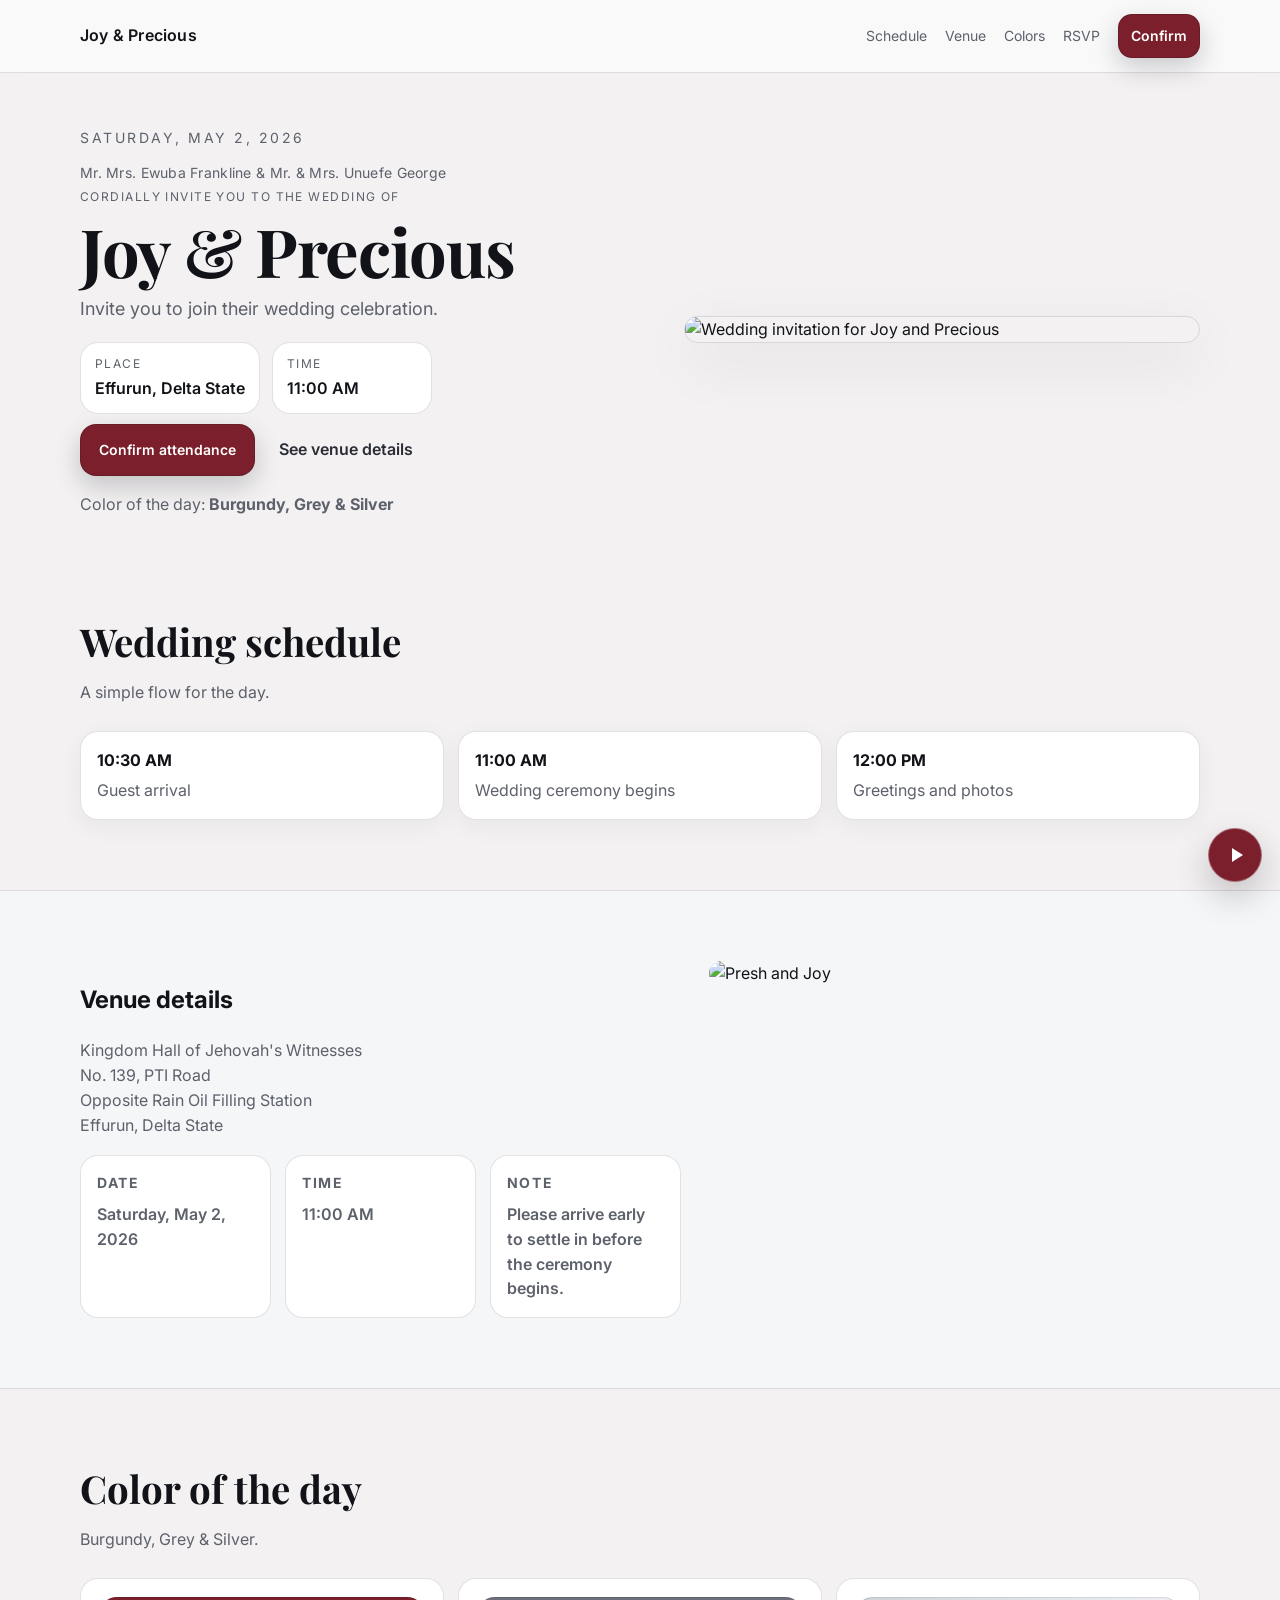
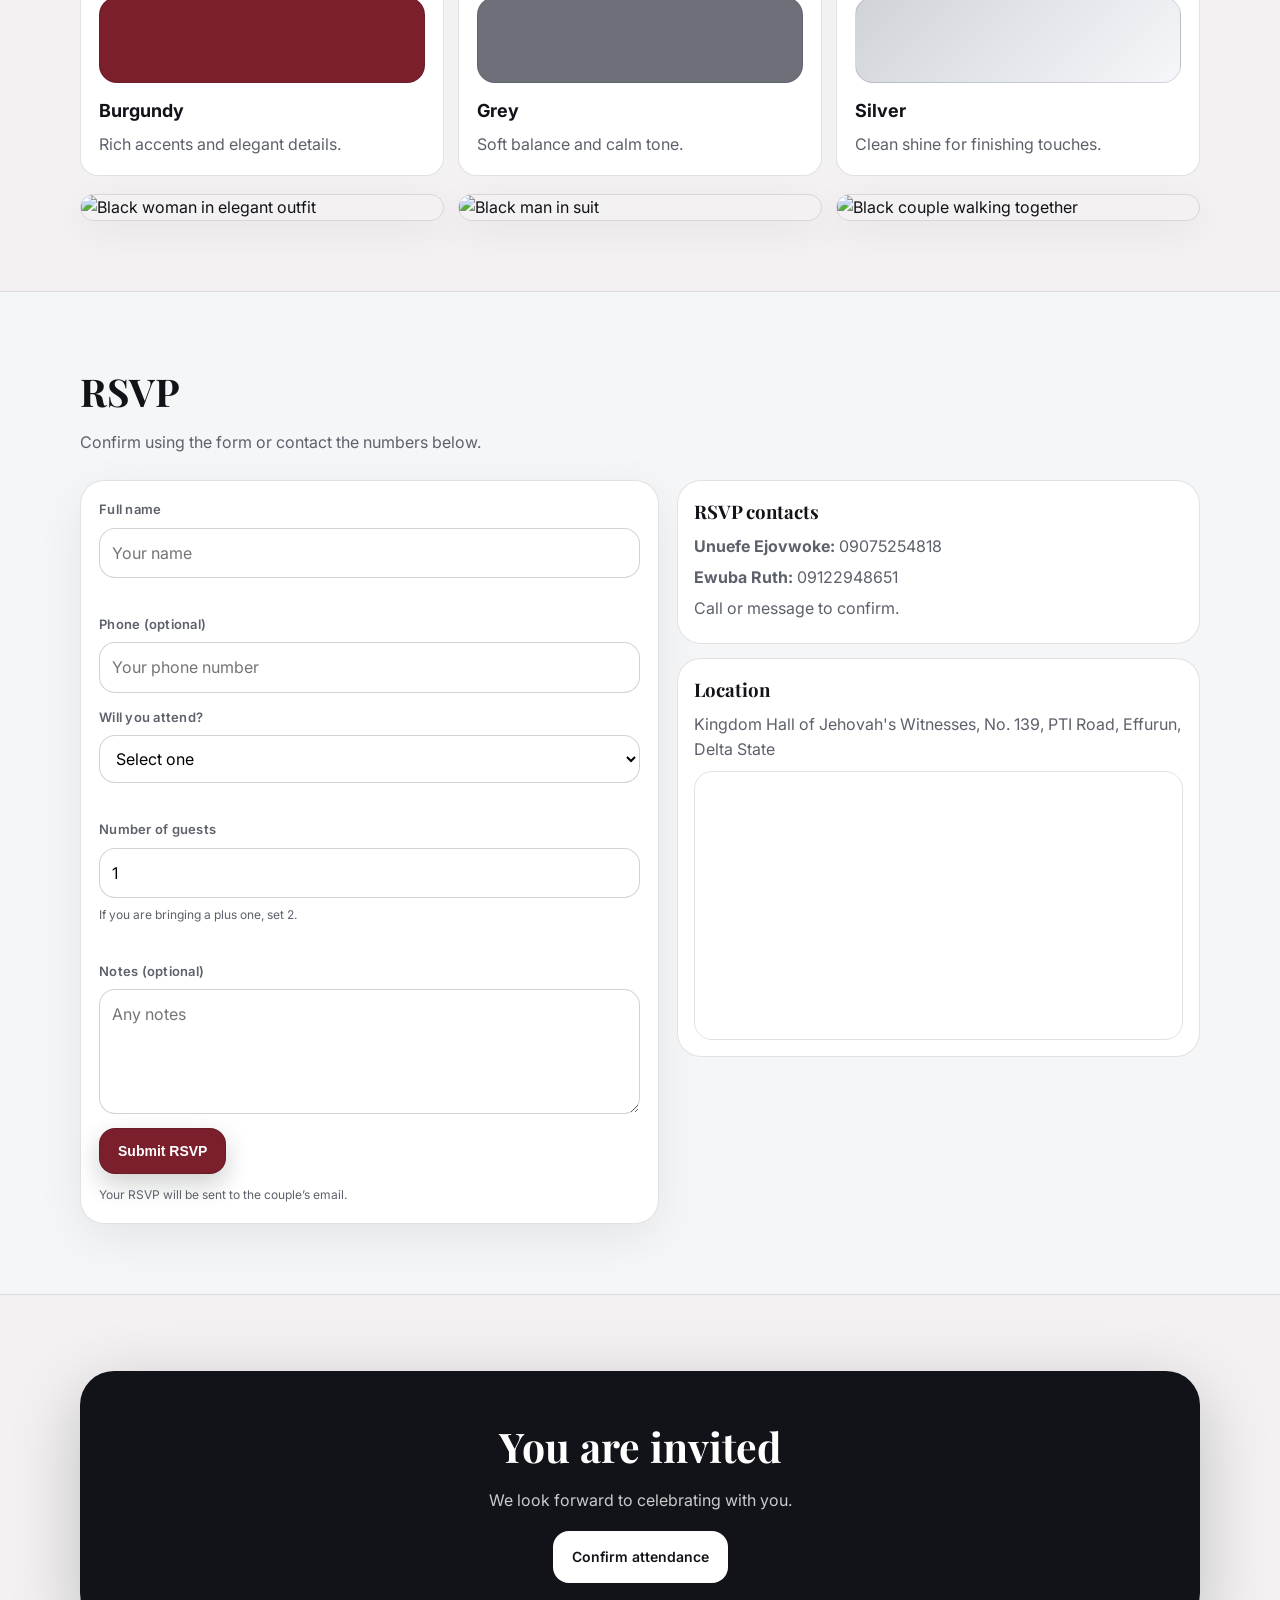
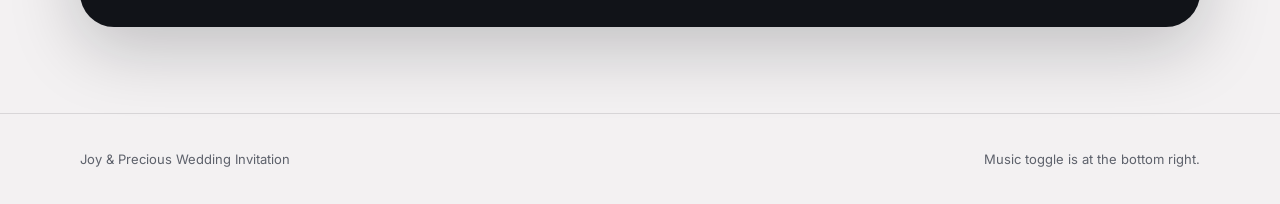
==== index.html @ bad20674 "website" ====
<!doctype html>
<html lang="en">
<head>
  <meta charset="utf-8" />
  <meta name="viewport" content="width=device-width, initial-scale=1" />
  <title>Joy & Precious | Wedding Invitation</title>
  <meta name="description" content="Wedding invitation for Joy & Precious. Saturday, May 2, 2026 at 11 AM in Effurun, Delta State." />
  <link rel="preconnect" href="https://fonts.googleapis.com">
  <link rel="preconnect" href="https://fonts.gstatic.com" crossorigin>
  <link href="https://fonts.googleapis.com/css2?family=Playfair+Display:wght@500;600;700&family=Inter:wght@300;400;500;600&display=swap" rel="stylesheet">
  <link rel="stylesheet" href="styles.css" />
</head>
<body>
  <a class="skip" href="#content">Skip to content</a>

  <header class="topbar">
    <div class="container topbar__inner">
      <div class="brand" aria-label="Site name">Joy & Precious</div>
      <nav class="nav" aria-label="Primary">
        <a href="#timeline">Schedule</a>
        <a href="#details">Venue</a>
        <a href="#colors">Colors</a>
        <a href="#rsvp">RSVP</a>
        <a class="btn btn--small" href="#rsvp">Confirm</a>
      </nav>
      <button class="navbtn" type="button" aria-label="Open menu" aria-expanded="false">
        <span></span><span></span><span></span>
      </button>
    </div>
  </header>

  <main id="content">
    <section class="hero">
      <div class="container hero__grid">
        <div class="hero__copy">
          <p class="eyebrow reveal">Saturday, May 2, 2026</p>

          <p class="reveal delay-1 hero__parents">
            Mr. Mrs. Ewuba Frankline &amp; Mr. &amp; Mrs. Unuefe George
            <span class="hero__parentsSub">cordially invite you to the wedding of</span>
          </p>

          <h1 class="reveal delay-2">Joy <span class="amp">&amp;</span> Precious</h1>
          <p class="lead reveal delay-3">Invite you to join their wedding celebration.</p>

          <div class="pillrow reveal delay-4">
            <div class="pill">
              <div class="pill__label">Place</div>
              <div class="pill__value">Effurun, Delta State</div>
            </div>
            <div class="pill">
              <div class="pill__label">Time</div>
              <div class="pill__value">11:00 AM</div>
            </div>
          </div>

          <div class="hero__cta reveal delay-5">
            <a class="btn" href="#rsvp">Confirm attendance</a>
            <a class="link" href="#details">See venue details</a>
          </div>

          <p class="note reveal delay-6">
            Color of the day: <strong>Burgundy, Grey &amp; Silver</strong>
          </p>
        </div>

        <div class="hero__media reveal delay-3" role="img" aria-label="Wedding invitation and couple photo">
          <img
            src="assets/img/invitation.png"
            alt="Wedding invitation for Joy and Precious"
            loading="eager"
          />
        </div>
      </div>
    </section>

    <section id="timeline" class="section">
      <div class="container">
        <div class="section__head">
          <h2 class="reveal">Wedding schedule</h2>
          <p class="subhead reveal delay-1">A simple flow for the day.</p>
        </div>

        <div class="timeline">
          <div class="timeline__item reveal">
            <div class="timeline__time">10:30 AM</div>
            <div class="timeline__text">Guest arrival</div>
          </div>
          <div class="timeline__item reveal delay-1">
            <div class="timeline__time">11:00 AM</div>
            <div class="timeline__text">Wedding ceremony begins</div>
          </div>
          <div class="timeline__item reveal delay-2">
            <div class="timeline__time">12:00 PM</div>
            <div class="timeline__text">Greetings and photos</div>
          </div>
        </div>
      </div>
    </section>

    <section id="details" class="section section--alt">
      <div class="container">
        <div class="split">
          <div class="split__copy">
            <h2 class="reveal">Venue details</h2>
            <p class="reveal delay-1">
              Kingdom Hall of Jehovah's Witnesses<br>
              No. 139, PTI Road<br>
              Opposite Rain Oil Filling Station<br>
              Effurun, Delta State
            </p>

            <div class="cards">
              <article class="card reveal delay-2">
                <h3>Date</h3>
                <p>Saturday, May 2, 2026</p>
              </article>
              <article class="card reveal delay-3">
                <h3>Time</h3>
                <p>11:00 AM</p>
              </article>
              <article class="card reveal delay-4">
                <h3>Note</h3>
                <p>Please arrive early to settle in before the ceremony begins.</p>
              </article>
            </div>
          </div>

          <div class="split__media reveal delay-2" role="img" aria-label="Black couple wedding photo">
            <img
              src="https://images.unsplash.com/photo-1765292783377-e2b769632228?w=600&auto=format&fit=crop&q=60&ixlib=rb-4.1.0&ixid=M3wxMjA3fDB8MHxzZWFyY2h8MTR8fHlvdW5nJTIwYmxhY2slMjBtYXJyaWVkJTIwY291cGxlc3xlbnwwfHwwfHx8MA%3D%3D"
              alt="Presh and Joy"
              loading="lazy"
            />
          </div>
        </div>
      </div>
    </section>

    <section id="colors" class="section">
      <div class="container">
        <div class="section__head">
          <h2 class="reveal">Color of the day</h2>
          <p class="subhead reveal delay-1">Burgundy, Grey &amp; Silver.</p>
        </div>

        <div class="grid3">
          <div class="panel reveal">
            <div class="swatch swatch--burgundy" aria-hidden="true"></div>
            <h3>Burgundy</h3>
            <p>Rich accents and elegant details.</p>
          </div>
          <div class="panel reveal delay-1">
            <div class="swatch swatch--grey" aria-hidden="true"></div>
            <h3>Grey</h3>
            <p>Soft balance and calm tone.</p>
          </div>
          <div class="panel reveal delay-2">
            <div class="swatch swatch--silver" aria-hidden="true"></div>
            <h3>Silver</h3>
            <p>Clean shine for finishing touches.</p>
          </div>
        </div>

        <div class="photoRow">
          <img class="reveal" src="https://images.unsplash.com/photo-1700557700825-26368c2768b3?w=600&auto=format&fit=crop&q=60&ixlib=rb-4.1.0&ixid=M3wxMjA3fDB8MHxzZWFyY2h8MTJ8fHlvdW5nJTIwYmxhY2slMjBtYXJyaWVkJTIwY291cGxlc3xlbnwwfHwwfHx8MA%3D%3D" alt="Black woman in elegant outfit" loading="lazy" />
          <img class="reveal delay-1" src="https://images.unsplash.com/photo-1765292783742-d056b0794ad3?w=600&auto=format&fit=crop&q=60&ixlib=rb-4.1.0&ixid=M3wxMjA3fDB8MHxzZWFyY2h8Mzh8fHlvdW5nJTIwYmxhY2slMjBtYXJyaWVkJTIwY291cGxlc3xlbnwwfHwwfHx8MA%3D%3D" alt="Black man in suit" loading="lazy" />
          <img class="reveal delay-2" src="https://images.unsplash.com/photo-1643047888359-74a5033f96b0?w=600&auto=format&fit=crop&q=60&ixlib=rb-4.1.0&ixid=M3wxMjA3fDB8MHxwaG90by1yZWxhdGVkfDd8fHxlbnwwfHx8fHw%3D" alt="Black couple walking together" loading="lazy" />
        </div>
      </div>
    </section>

    <section id="rsvp" class="section section--alt">
      <div class="container">
        <div class="section__head">
          <h2 class="reveal">RSVP</h2>
          <p class="subhead reveal delay-1">Confirm using the form or contact the numbers below.</p>
        </div>

        <div class="rsvp">
          <form
              class="form reveal"
              id="rsvpForm"
              action="https://formsubmit.co/vuwill7114@gmail.com"
              method="POST"
            >
              <!-- Anti spam -->
              <input type="hidden" name="_captcha" value="true" />
              <input type="hidden" name="_template" value="table" />

              <!-- Email subject -->
              <input type="hidden" name="_subject" value="New Wedding RSVP: Joy & Precious" />

              <!-- Redirect after submit (change to your site URL) -->
              <input type="hidden" name="_next" value="https://your-domain.com/#rsvp" />

              <!-- Optional: add an autoresponse to the guest -->
              <!-- <input type="hidden" name="_autoresponse" value="Thank you for your RSVP. We have received it." /> -->

              <!-- Optional: CC someone -->
              <!-- <input type="hidden" name="_cc" value="another@email.com" /> -->

              <div class="field">
                <label for="name">Full name</label>
                <input id="name" name="name" type="text" autocomplete="name" required placeholder="Your name" />
                <small class="error" data-error-for="name"></small>
              </div>

              <div class="field">
                <label for="phone">Phone (optional)</label>
                <input id="phone" name="phone" type="tel" autocomplete="tel" placeholder="Your phone number" />
              </div>

              <div class="field">
                <label for="attendance">Will you attend?</label>
                <select id="attendance" name="attendance" required>
                  <option value="" selected disabled>Select one</option>
                  <option value="yes">Yes, I will attend</option>
                  <option value="no">Sorry, I cannot</option>
                  <option value="maybe">I will confirm later</option>
                </select>
                <small class="error" data-error-for="attendance"></small>
              </div>

              <div class="field">
                <label for="guests">Number of guests</label>
                <input id="guests" name="guests" type="number" min="1" max="6" value="1" required />
                <small class="help">If you are bringing a plus one, set 2.</small>
                <small class="error" data-error-for="guests"></small>
              </div>

              <div class="field">
                <label for="notes">Notes (optional)</label>
                <textarea id="notes" name="notes" rows="4" placeholder="Any notes"></textarea>
              </div>

              <!-- Optional: include a timestamp -->
              <input type="hidden" name="submitted_at" id="submitted_at" />

              <button class="btn" type="submit">Submit RSVP</button>
              <p class="form__hint">Your RSVP will be sent to the couple’s email.</p>
            </form>
          <aside class="aside reveal delay-1">
            <div class="aside__card">
              <h3>RSVP contacts</h3>
              <p><strong>Unuefe Ejovwoke:</strong> 09075254818</p>
              <p><strong>Ewuba Ruth:</strong> 09122948651</p>
              <p class="muted">Call or message to confirm.</p>
            </div>

            <div class="aside__card">
              <h3>Location</h3>
              <p>Kingdom Hall of Jehovah's Witnesses, No. 139, PTI Road, Effurun, Delta State</p>
              <div class="map">
                <iframe
                  title="Map"
                  loading="lazy"
                  referrerpolicy="no-referrer-when-downgrade"
                  src="https://www.google.com/maps?q=Kingdom%20Hall%20of%20Jehovah's%20Witnesses%20No.%20139%20PTI%20Road%20Effurun%20Delta%20State&output=embed">
                </iframe>
              </div>
            </div>
          </aside>
        </div>
      </div>
    </section>

    <section class="cta">
      <div class="container cta__inner reveal">
        <h2>You are invited</h2>
        <p>We look forward to celebrating with you.</p>
        <a class="btn" href="#rsvp">Confirm attendance</a>
      </div>
    </section>
  </main>

  <footer class="footer">
    <div class="container footer__inner">
      <p>Joy &amp; Precious Wedding Invitation</p>
      <p class="muted">Music toggle is at the bottom right.</p>
    </div>
  </footer>

  <audio id="bgAudio" preload="auto" loop>
    <source src="assets/audio/Alex_Warren_-_Ordinary_(mp3.pm).mp3" type="audio/wav" />
  </audio>

  <button class="musicfab" id="musicFab" type="button" aria-label="Play music" aria-pressed="false">
    <span class="musicfab__icon" aria-hidden="true" data-icon="play"></span>
  </button>

  <div class="toast" id="toast" role="status" aria-live="polite" aria-atomic="true"></div>

  <script src="script.js"></script>
</body>
</html>
---- styles.css ----
/* Clean minimal wedding invite template
   Fonts: Playfair Display (headings), Inter (body)
*/

:root{
  --bg: #f3f1f2;
  --panel: #ffffff;
  --text: #111318;
  --muted: #5d616b;
  --line: rgba(17,19,24,.12);
  --shadow: 0 18px 60px rgba(17,19,24,.08);
  --radius: 18px;
  --radius2: 26px;
  --accent: #7a1f2b;
  --accent2: #2a2d35;
}

*{ box-sizing:border-box; }
html,body{ height:100%; }
body{
  margin:0;
  background: var(--bg);
  color: var(--text);
  font-family: Inter, system-ui, -apple-system, Segoe UI, Roboto, Helvetica, Arial, "Apple Color Emoji","Segoe UI Emoji";
  line-height:1.55;
}

img{ max-width:100%; display:block; border-radius: var(--radius2); }
a{ color:inherit; text-decoration:none; }
code{ font-family: ui-monospace, SFMono-Regular, Menlo, Monaco, Consolas, "Liberation Mono","Courier New", monospace; }

.container{
  width:min(1120px, calc(100% - 40px));
  margin-inline:auto;
}

.skip{
  position:absolute;
  left:-999px;
  top:10px;
  background:#fff;
  padding:10px 12px;
  border-radius:12px;
  border:1px solid var(--line);
}
.skip:focus{ left:10px; z-index:1000; }

.topbar{
  position:sticky;
  top:0;
  z-index:50;
  background: rgba(251,251,252,.75);
  backdrop-filter: blur(10px);
  border-bottom: 1px solid var(--line);
}
.topbar__inner{
  display:flex;
  align-items:center;
  justify-content:space-between;
  padding:14px 0;
}
.brand{
  font-weight:600;
  letter-spacing:.2px;
}
.nav{
  display:flex;
  align-items:center;
  gap:18px;
  font-size:14px;
  color: var(--muted);
}
.nav a:hover{ color: var(--text); }

.navbtn{
  display:none;
  width:42px;
  height:42px;
  border:1px solid var(--line);
  background: var(--panel);
  border-radius: 14px;
  padding:10px;
}
.navbtn span{
  display:block;
  height:2px;
  background: var(--text);
  margin:5px 0;
  border-radius:10px;
}

.btn{
  display:inline-flex;
  align-items:center;
  justify-content:center;
  padding:14px 18px;
  border-radius: 16px;
  border:1px solid rgba(11,13,18,.18);
  background: var(--accent);
  color: #fff;
  font-weight:600;
  font-size:14px;
  transition: transform .18s ease, filter .18s ease;
  box-shadow: 0 10px 26px rgba(11,13,18,.20);
}
.btn:hover{ transform: translateY(-1px); filter: brightness(1.02); }
.btn:active{ transform: translateY(0); }
.btn--small{ padding:10px 12px; border-radius: 14px; }

.link{
  display:inline-flex;
  align-items:center;
  gap:10px;
  font-weight:600;
  color: var(--accent2);
  padding:10px 12px;
  border-radius: 14px;
}
.link:hover{ background: rgba(11,13,18,.05); }

.hero{
  padding: 54px 0 10px;
}
.hero__grid{
  display:grid;
  grid-template-columns: 1.05fr .95fr;
  gap: 34px;
  align-items:center;
}
.eyebrow{
  color: var(--muted);
  font-size: 14px;
  letter-spacing: .18em;
  text-transform: uppercase;
  margin:0 0 14px;
}
h1{
  font-family: "Playfair Display", serif;
  font-size: clamp(40px, 5.2vw, 72px);
  line-height:1.02;
  margin: 0 0 10px;
  letter-spacing: -.02em;
}
.lead{
  font-size: 18px;
  color: var(--muted);
  margin: 0 0 20px;
}
.hero__cta{
  display:flex;
  gap: 12px;
  align-items:center;
  flex-wrap:wrap;
  margin-top: 10px;
}
.note{
  color: var(--muted);
  margin-top: 16px;
}
.hero__media img{
  border-radius: 34px;
  box-shadow: var(--shadow);
  border: 1px solid var(--line);
}

.pillrow{
  display:flex;
  gap: 12px;
  flex-wrap:wrap;
  margin-top: 14px;
}
.pill{
  background: var(--panel);
  border:1px solid var(--line);
  border-radius: 18px;
  padding: 12px 14px;
  min-width: 160px;
}
.pill__label{
  color: var(--muted);
  font-size: 12px;
  letter-spacing: .12em;
  text-transform: uppercase;
}
.pill__value{
  font-weight: 600;
  margin-top: 2px;
}

.section{
  padding: 70px 0;
}
.section--alt{
  background: #f5f6f8;
  border-top: 1px solid var(--line);
  border-bottom: 1px solid var(--line);
}
.section__head{
  margin-bottom: 26px;
}
.section__head h2{
  font-family: "Playfair Display", serif;
  font-size: clamp(28px, 3vw, 42px);
  margin:0 0 8px;
}
.subhead{
  color: var(--muted);
  margin:0;
}

.timeline{
  display:grid;
  grid-template-columns: repeat(3, 1fr);
  gap: 14px;
}
.timeline__item{
  background: var(--panel);
  border:1px solid var(--line);
  border-radius: var(--radius);
  padding: 16px 16px;
  box-shadow: 0 6px 24px rgba(11,13,18,.05);
}
.timeline__time{
  font-weight: 700;
}
.timeline__text{
  color: var(--muted);
  margin-top: 6px;
}

.split{
  display:grid;
  grid-template-columns: 1.1fr .9fr;
  gap: 28px;
  align-items:start;
}
.split__copy p{
  color: var(--muted);
  font-size: 16px;
  margin: 0 0 18px;
  max-width: 60ch;
}
.cards{
  display:grid;
  grid-template-columns: repeat(3, 1fr);
  gap: 14px;
}
.card{
  background: var(--panel);
  border:1px solid var(--line);
  border-radius: var(--radius);
  padding: 16px 16px;
}
.card h3{
  margin: 0 0 8px;
  font-size: 14px;
  letter-spacing:.12em;
  text-transform: uppercase;
  color: var(--muted);
}
.card p{ margin:0; font-weight:600; }

.grid3{
  display:grid;
  grid-template-columns: repeat(3, 1fr);
  gap: 14px;
}
.panel{
  background: var(--panel);
  border:1px solid var(--line);
  border-radius: var(--radius);
  padding: 18px 18px;
}
.panel h3{
  margin: 0 0 8px;
  font-size: 18px;
}
.panel p{
  margin:0;
  color: var(--muted);
}

.photoRow{
  display:grid;
  grid-template-columns: repeat(3, 1fr);
  gap: 14px;
  margin-top: 18px;
}
.photoRow img{
  border:1px solid var(--line);
  box-shadow: 0 10px 38px rgba(11,13,18,.06);
}

.rsvp{
  display:grid;
  grid-template-columns: 1.05fr .95fr;
  gap: 18px;
  align-items:start;
}
.form{
  background: var(--panel);
  border:1px solid var(--line);
  border-radius: 24px;
  padding: 18px;
  box-shadow: 0 14px 48px rgba(11,13,18,.07);
}
.field{
  display:flex;
  flex-direction:column;
  gap: 8px;
  margin-bottom: 14px;
}
label{
  font-size: 13px;
  color: var(--muted);
  font-weight: 600;
  letter-spacing: .02em;
}
input, select, textarea{
  font: inherit;
  padding: 12px 12px;
  border-radius: 16px;
  border: 1px solid rgba(11,13,18,.18);
  background: #fff;
  outline: none;
}
input:focus, select:focus, textarea:focus{
  border-color: rgba(11,13,18,.36);
  box-shadow: 0 0 0 4px rgba(11,13,18,.06);
}
.help{
  color: var(--muted);
  font-size: 12px;
}
.error{
  color: #b42318;
  font-size: 12px;
  min-height: 14px;
}
.form__hint{
  color: var(--muted);
  font-size: 12px;
  margin: 12px 0 0;
}

.aside{
  display:flex;
  flex-direction:column;
  gap: 14px;
}
.aside__card{
  background: var(--panel);
  border:1px solid var(--line);
  border-radius: 24px;
  padding: 16px;
}
.aside__card h3{
  margin: 0 0 8px;
  font-family: "Playfair Display", serif;
}
.aside__card p{ margin: 0 0 6px; color: var(--muted); }
.map{
  margin-top: 10px;
  border-radius: 18px;
  overflow:hidden;
  border:1px solid var(--line);
}
.map iframe{
  width:100%;
  height:260px;
  border:0;
}

.cta{
  padding: 76px 0 86px;
}
.cta__inner{
  background: var(--text);
  color:#fff;
  border-radius: 34px;
  padding: 44px 26px;
  text-align:center;
  box-shadow: 0 20px 70px rgba(11,13,18,.22);
}
.cta__inner h2{
  font-family: "Playfair Display", serif;
  font-size: clamp(28px, 3.2vw, 44px);
  margin:0 0 10px;
}
.cta__inner p{ margin:0 0 18px; color: rgba(255,255,255,.78); }
.cta__inner .btn{ background:#fff; color: var(--text); border-color: rgba(255,255,255,.2); box-shadow:none; }

.footer{
  border-top: 1px solid var(--line);
  padding: 22px 0;
}
.footer__inner{
  display:flex;
  justify-content:space-between;
  gap: 14px;
  flex-wrap:wrap;
  color: var(--muted);
  font-size: 13px;
}
.muted{ color: var(--muted); }

.toast{
  position: fixed;
  left: 50%;
  bottom: 18px;
  transform: translateX(-50%);
  padding: 12px 14px;
  border-radius: 16px;
  background: rgba(11,13,18,.92);
  color:#fff;
  border: 1px solid rgba(255,255,255,.14);
  box-shadow: 0 18px 60px rgba(11,13,18,.30);
  opacity:0;
  pointer-events:none;
  transition: opacity .18s ease, transform .18s ease;
}
.toast.show{
  opacity:1;
  transform: translateX(-50%) translateY(-2px);
}

/* reveal animation */
.reveal{
  opacity:0;
  transform: translateY(10px);
  transition: opacity .6s ease, transform .6s ease;
}
.reveal.is-visible{
  opacity:1;
  transform: translateY(0);
}
.delay-1{ transition-delay: .06s; }
.delay-2{ transition-delay: .12s; }
.delay-3{ transition-delay: .18s; }
.delay-4{ transition-delay: .24s; }
.delay-5{ transition-delay: .30s; }

/* responsive */
@media (max-width: 940px){
  .hero__grid{ grid-template-columns: 1fr; }
  .split{ grid-template-columns: 1fr; }
  .timeline{ grid-template-columns: 1fr; }
  .cards{ grid-template-columns: 1fr; }
  .grid3{ grid-template-columns: 1fr; }
  .photoRow{ grid-template-columns: 1fr; }
  .rsvp{ grid-template-columns: 1fr; }
  .nav{ display:none; }
  .navbtn{ display:block; }
  .topbar{ background: rgba(251,251,252,.92); }
  .nav.open{
    display:flex;
    position:absolute;
    left: 20px;
    right: 20px;
    top: 64px;
    padding: 14px;
    border:1px solid var(--line);
    background: var(--panel);
    border-radius: 18px;
    box-shadow: 0 18px 60px rgba(11,13,18,.10);
    flex-direction:column;
    align-items:flex-start;
  }
}

/* Wedding specific tweaks */
.hero__parents{
  margin: 0 0 10px;
  color: var(--muted);
  font-size: 14px;
  letter-spacing: .02em;
}
.hero__parentsSub{
  display:block;
  margin-top:4px;
  letter-spacing: .12em;
  text-transform: uppercase;
  font-size: 12px;
}
.amp{ font-weight:600; }

.swatch{
  width: 100%;
  height: 86px;
  border-radius: 18px;
  border: 1px solid var(--line);
  margin-bottom: 14px;
}
.swatch--burgundy{ background: #7a1f2b; }
.swatch--grey{ background: #6d7078; }
.swatch--silver{ background: linear-gradient(135deg, #cfd3d8, #f5f7fa); }

.musicfab{
  position: fixed;
  right: 18px;
  bottom: 18px;
  width: 54px;
  height: 54px;
  border-radius: 999px;
  border: 1px solid rgba(255,255,255,.35);
  background: var(--accent);
  box-shadow: 0 14px 34px rgba(17,19,24,.22);
  cursor: pointer;
  display: grid;
  place-items: center;
  z-index: 80;
}
.musicfab:focus{ outline: 3px solid rgba(122,31,43,.35); outline-offset: 3px; }
.musicfab__icon{
  width: 22px;
  height: 22px;
  display:block;
  position: relative;
}

/* play icon */
.musicfab__icon[data-icon="play"]::before{
  content: "";
  position:absolute;
  left: 8px;
  top: 4px;
  width: 0;
  height: 0;
  border-top: 7px solid transparent;
  border-bottom: 7px solid transparent;
  border-left: 11px solid #fff;
}

/* pause icon */
.musicfab__icon[data-icon="pause"]::before,
.musicfab__icon[data-icon="pause"]::after{
  content: "";
  position:absolute;
  top: 4px;
  width: 6px;
  height: 14px;
  background: #fff;
  border-radius: 2px;
}
.musicfab__icon[data-icon="pause"]::before{ left: 5px; }
.musicfab__icon[data-icon="pause"]::after{ left: 12px; }

@media (max-width: 520px){
  .musicfab{ right: 14px; bottom: 14px; }
}
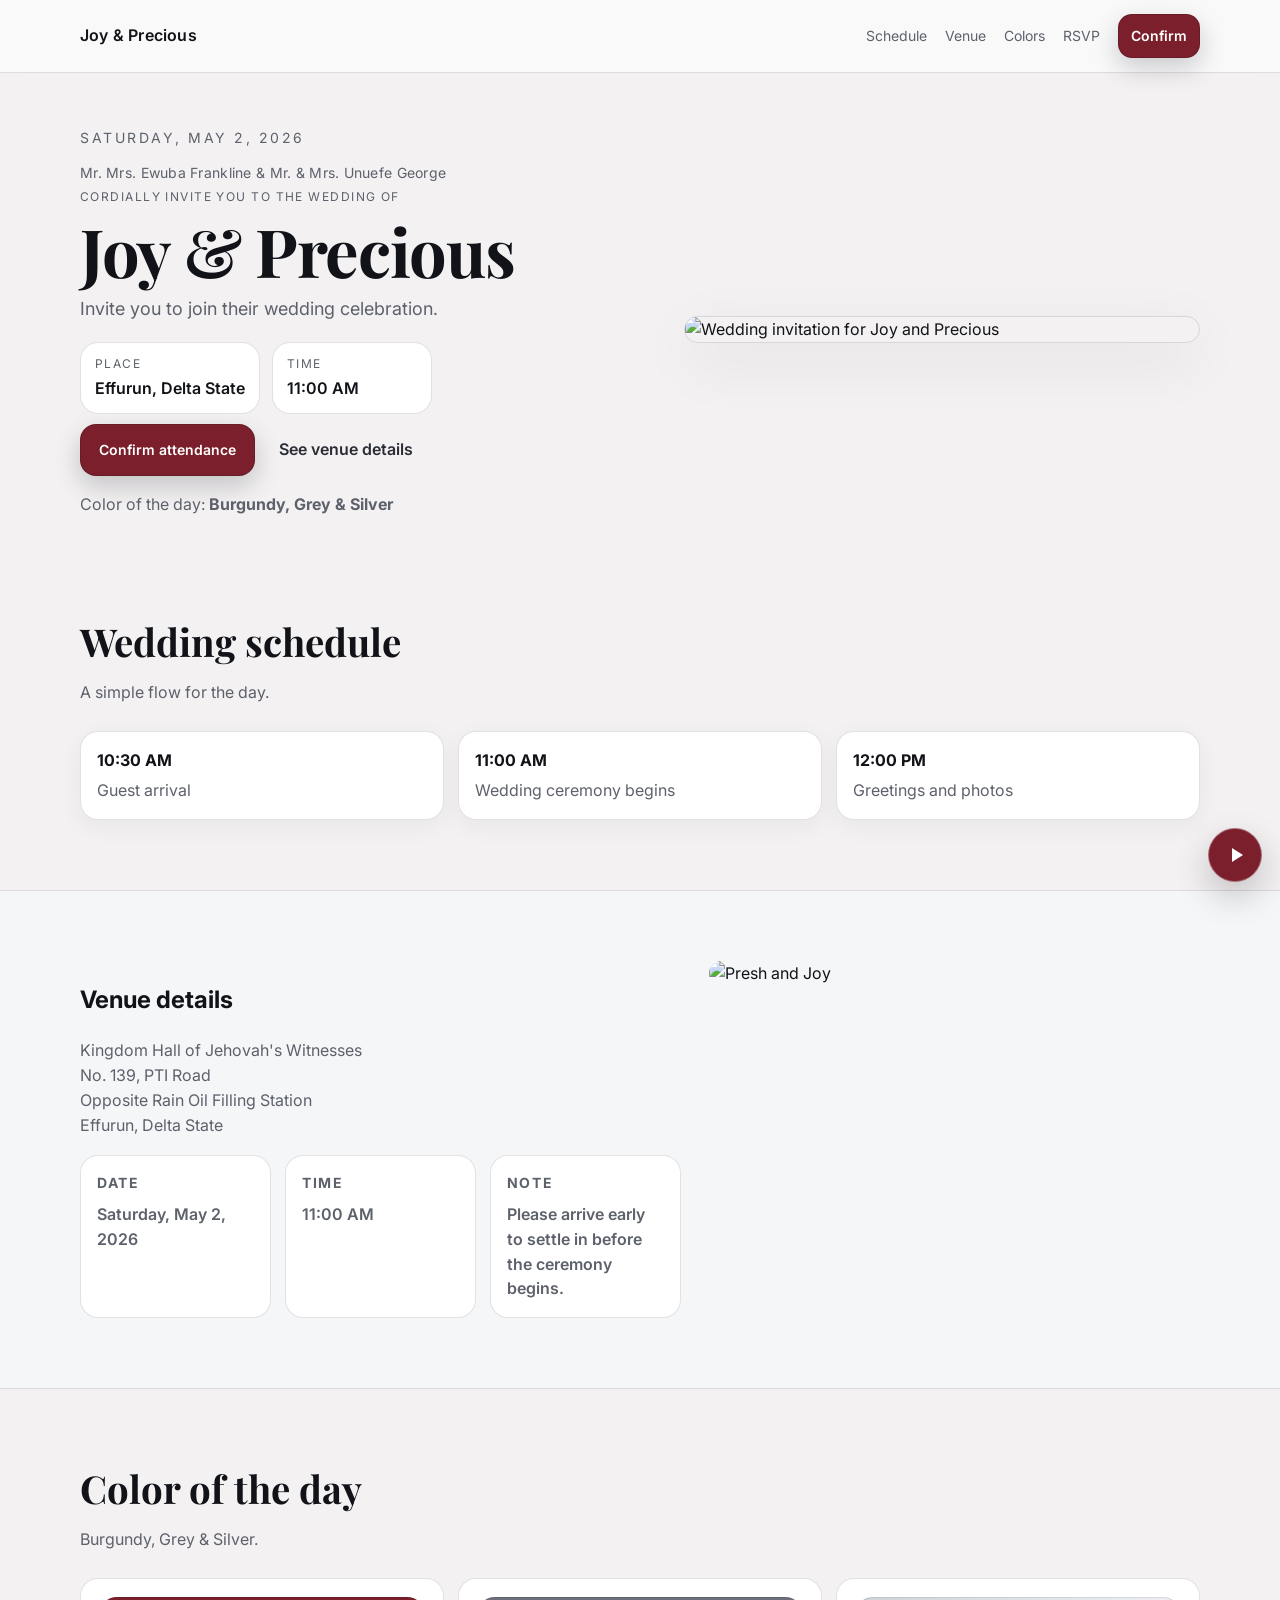
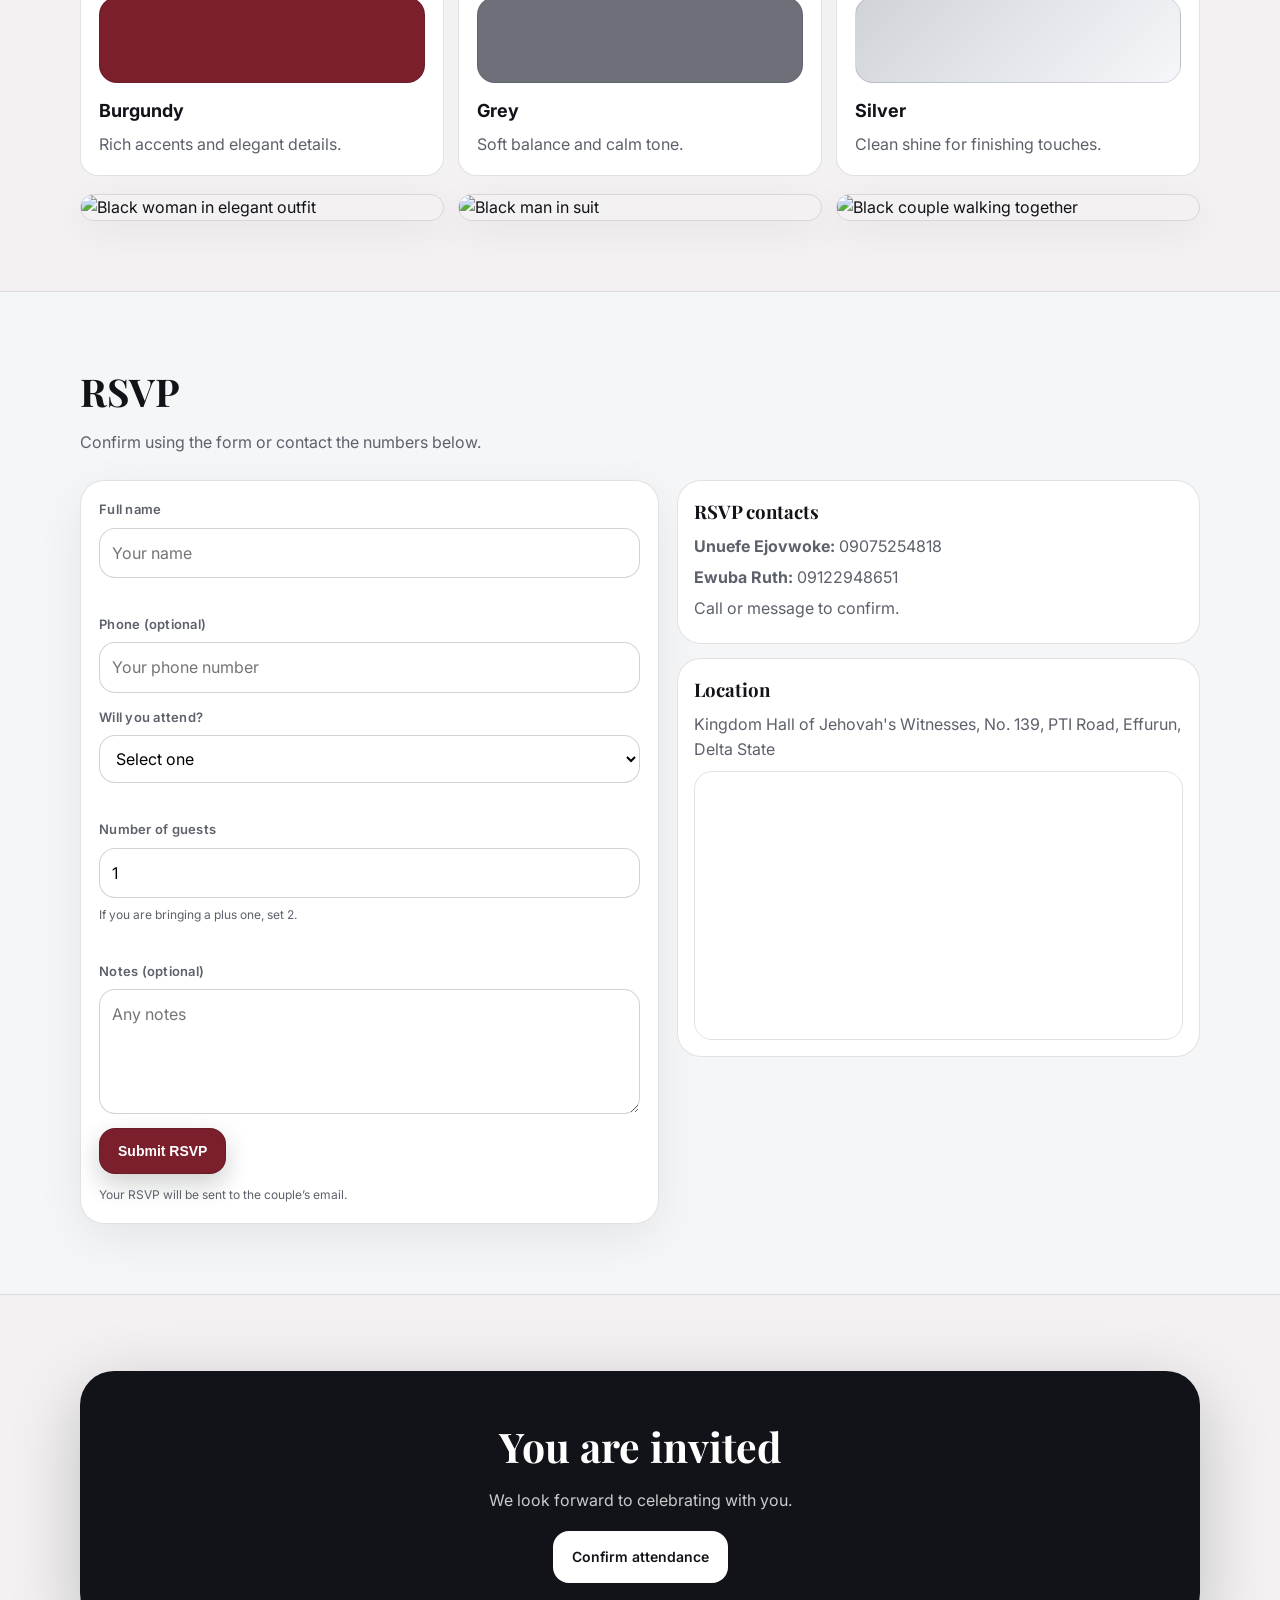
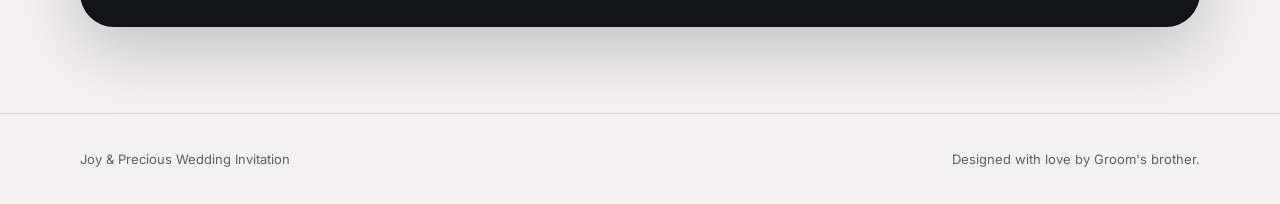
==== commit d74a8728: "website" ====
--- a/index.html
+++ b/index.html
@@ -179,67 +179,60 @@
 
         <div class="rsvp">
           <form
-              class="form reveal"
-              id="rsvpForm"
-              action="https://formsubmit.co/vuwill7114@gmail.com"
-              method="POST"
-            >
-              <!-- Anti spam -->
-              <input type="hidden" name="_captcha" value="true" />
-              <input type="hidden" name="_template" value="table" />
-
-              <!-- Email subject -->
-              <input type="hidden" name="_subject" value="New Wedding RSVP: Joy & Precious" />
-
-              <!-- Redirect after submit (change to your site URL) -->
-              <input type="hidden" name="_next" value="https://your-domain.com/#rsvp" />
-
-              <!-- Optional: add an autoresponse to the guest -->
-              <!-- <input type="hidden" name="_autoresponse" value="Thank you for your RSVP. We have received it." /> -->
-
-              <!-- Optional: CC someone -->
-              <!-- <input type="hidden" name="_cc" value="another@email.com" /> -->
-
-              <div class="field">
-                <label for="name">Full name</label>
-                <input id="name" name="name" type="text" autocomplete="name" required placeholder="Your name" />
-                <small class="error" data-error-for="name"></small>
-              </div>
-
-              <div class="field">
-                <label for="phone">Phone (optional)</label>
-                <input id="phone" name="phone" type="tel" autocomplete="tel" placeholder="Your phone number" />
-              </div>
-
-              <div class="field">
-                <label for="attendance">Will you attend?</label>
-                <select id="attendance" name="attendance" required>
-                  <option value="" selected disabled>Select one</option>
-                  <option value="yes">Yes, I will attend</option>
-                  <option value="no">Sorry, I cannot</option>
-                  <option value="maybe">I will confirm later</option>
-                </select>
-                <small class="error" data-error-for="attendance"></small>
-              </div>
-
-              <div class="field">
-                <label for="guests">Number of guests</label>
-                <input id="guests" name="guests" type="number" min="1" max="6" value="1" required />
-                <small class="help">If you are bringing a plus one, set 2.</small>
-                <small class="error" data-error-for="guests"></small>
-              </div>
-
-              <div class="field">
-                <label for="notes">Notes (optional)</label>
-                <textarea id="notes" name="notes" rows="4" placeholder="Any notes"></textarea>
-              </div>
-
-              <!-- Optional: include a timestamp -->
-              <input type="hidden" name="submitted_at" id="submitted_at" />
-
-              <button class="btn" type="submit">Submit RSVP</button>
-              <p class="form__hint">Your RSVP will be sent to the couple’s email.</p>
-            </form>
+            class="form reveal"
+            id="rsvpForm"
+            action="https://formsubmit.co/vuwill7114@gmail.com"
+            method="POST"
+          >
+            <!-- FormSubmit settings -->
+            <input type="hidden" name="_captcha" value="true" />
+            <input type="hidden" name="_template" value="table" />
+            <input type="hidden" name="_subject" value="New Wedding RSVP: Joy & Precious" />
+
+            <!-- IMPORTANT: Put your real hosted thank-you URL here -->
+            
+            <input type="hidden" name="_next" id="nextUrl" value="" />
+
+            <!-- Timestamp -->
+            <input type="hidden" name="submitted_at" id="submitted_at" />
+
+            <div class="field">
+              <label for="name">Full name</label>
+              <input id="name" name="name" type="text" autocomplete="name" required placeholder="Your name" />
+              <small class="error" data-error-for="name"></small>
+            </div>
+
+            <div class="field">
+              <label for="phone">Phone (optional)</label>
+              <input id="phone" name="phone" type="tel" autocomplete="tel" placeholder="Your phone number" />
+            </div>
+
+            <div class="field">
+              <label for="attendance">Will you attend?</label>
+              <select id="attendance" name="attendance" required>
+                <option value="" selected disabled>Select one</option>
+                <option value="yes">Yes, I will attend</option>
+                <option value="no">Sorry, I cannot</option>
+                <option value="maybe">I will confirm later</option>
+              </select>
+              <small class="error" data-error-for="attendance"></small>
+            </div>
+
+            <div class="field">
+              <label for="guests">Number of guests</label>
+              <input id="guests" name="guests" type="number" min="1" max="6" value="1" required />
+              <small class="help">If you are bringing a plus one, set 2.</small>
+              <small class="error" data-error-for="guests"></small>
+            </div>
+
+            <div class="field">
+              <label for="notes">Notes (optional)</label>
+              <textarea id="notes" name="notes" rows="4" placeholder="Any notes"></textarea>
+            </div>
+
+            <button class="btn" type="submit">Submit RSVP</button>
+            <p class="form__hint">Your RSVP will be sent to the couple’s email.</p>
+          </form>
           <aside class="aside reveal delay-1">
             <div class="aside__card">
               <h3>RSVP contacts</h3>
@@ -277,7 +270,7 @@
   <footer class="footer">
     <div class="container footer__inner">
       <p>Joy &amp; Precious Wedding Invitation</p>
-      <p class="muted">Music toggle is at the bottom right.</p>
+      <p class="muted">Designed with love by Groom's brother.</p>
     </div>
   </footer>
 
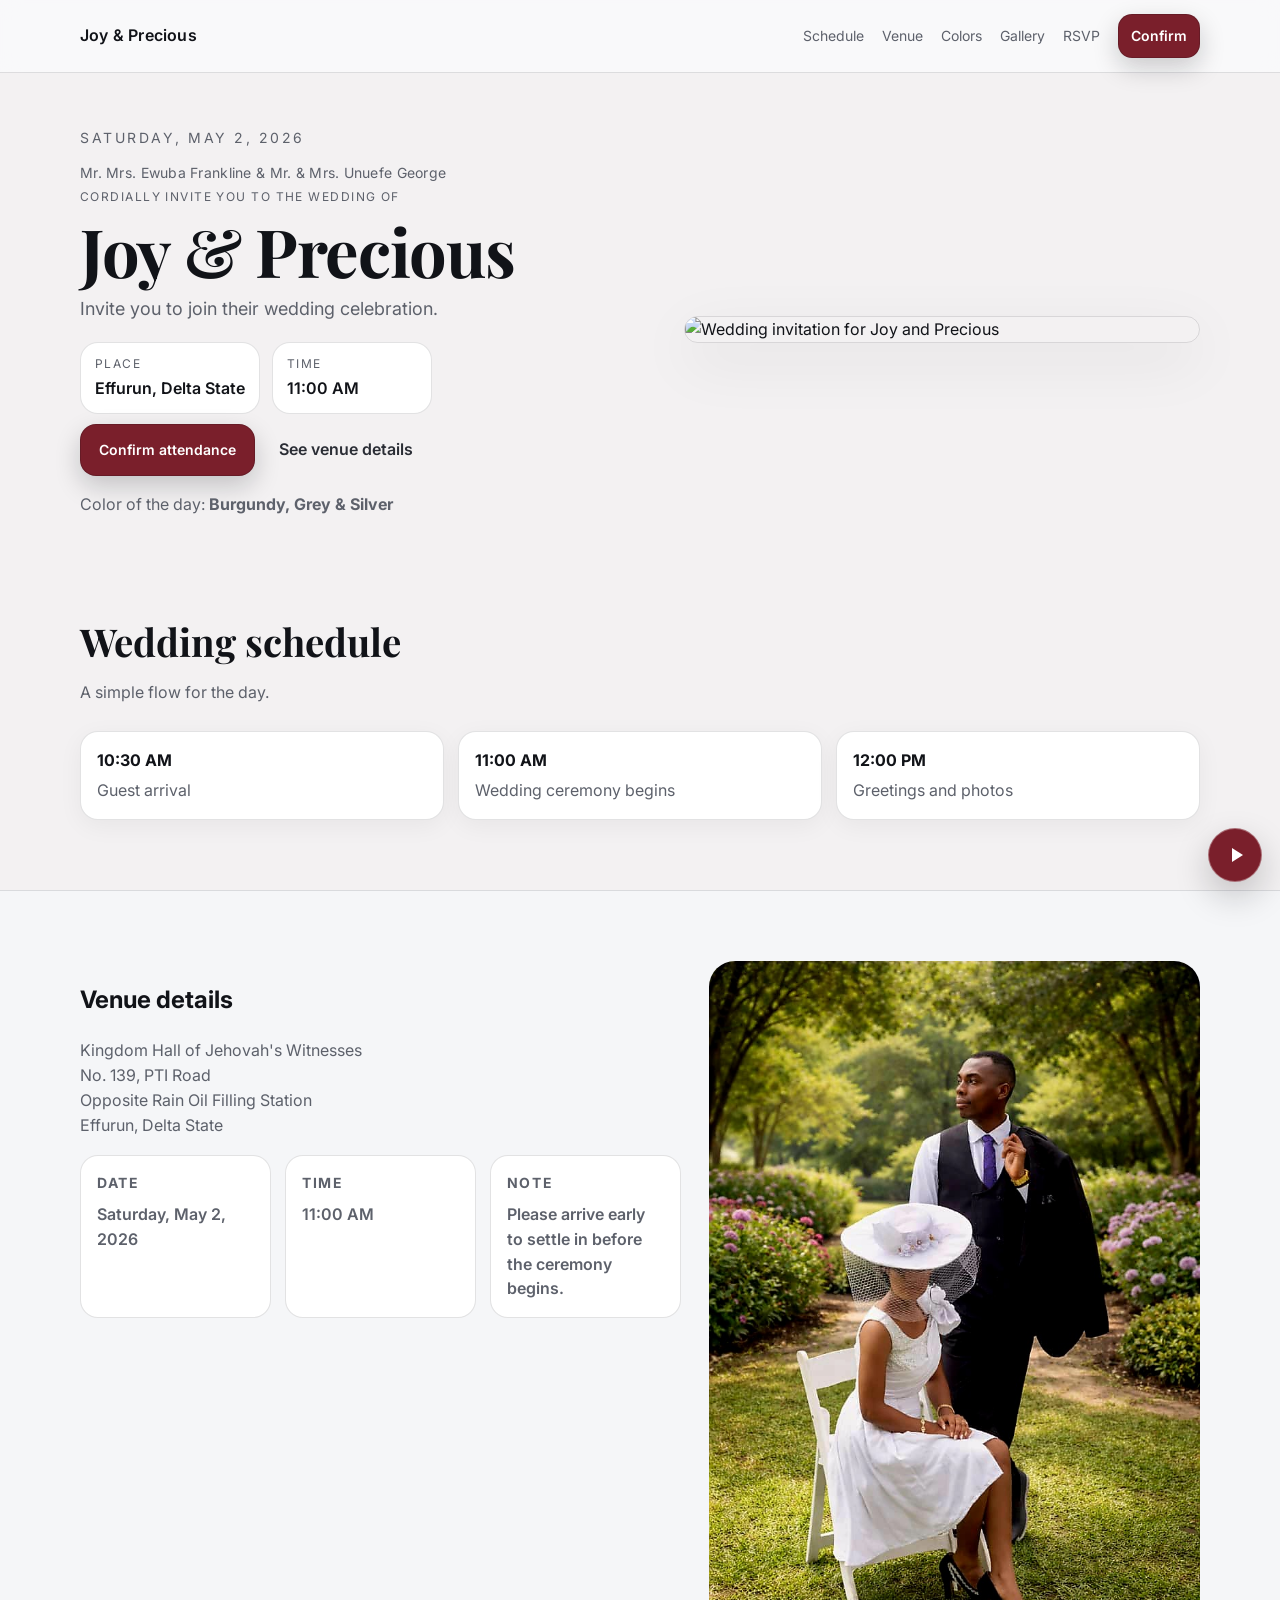
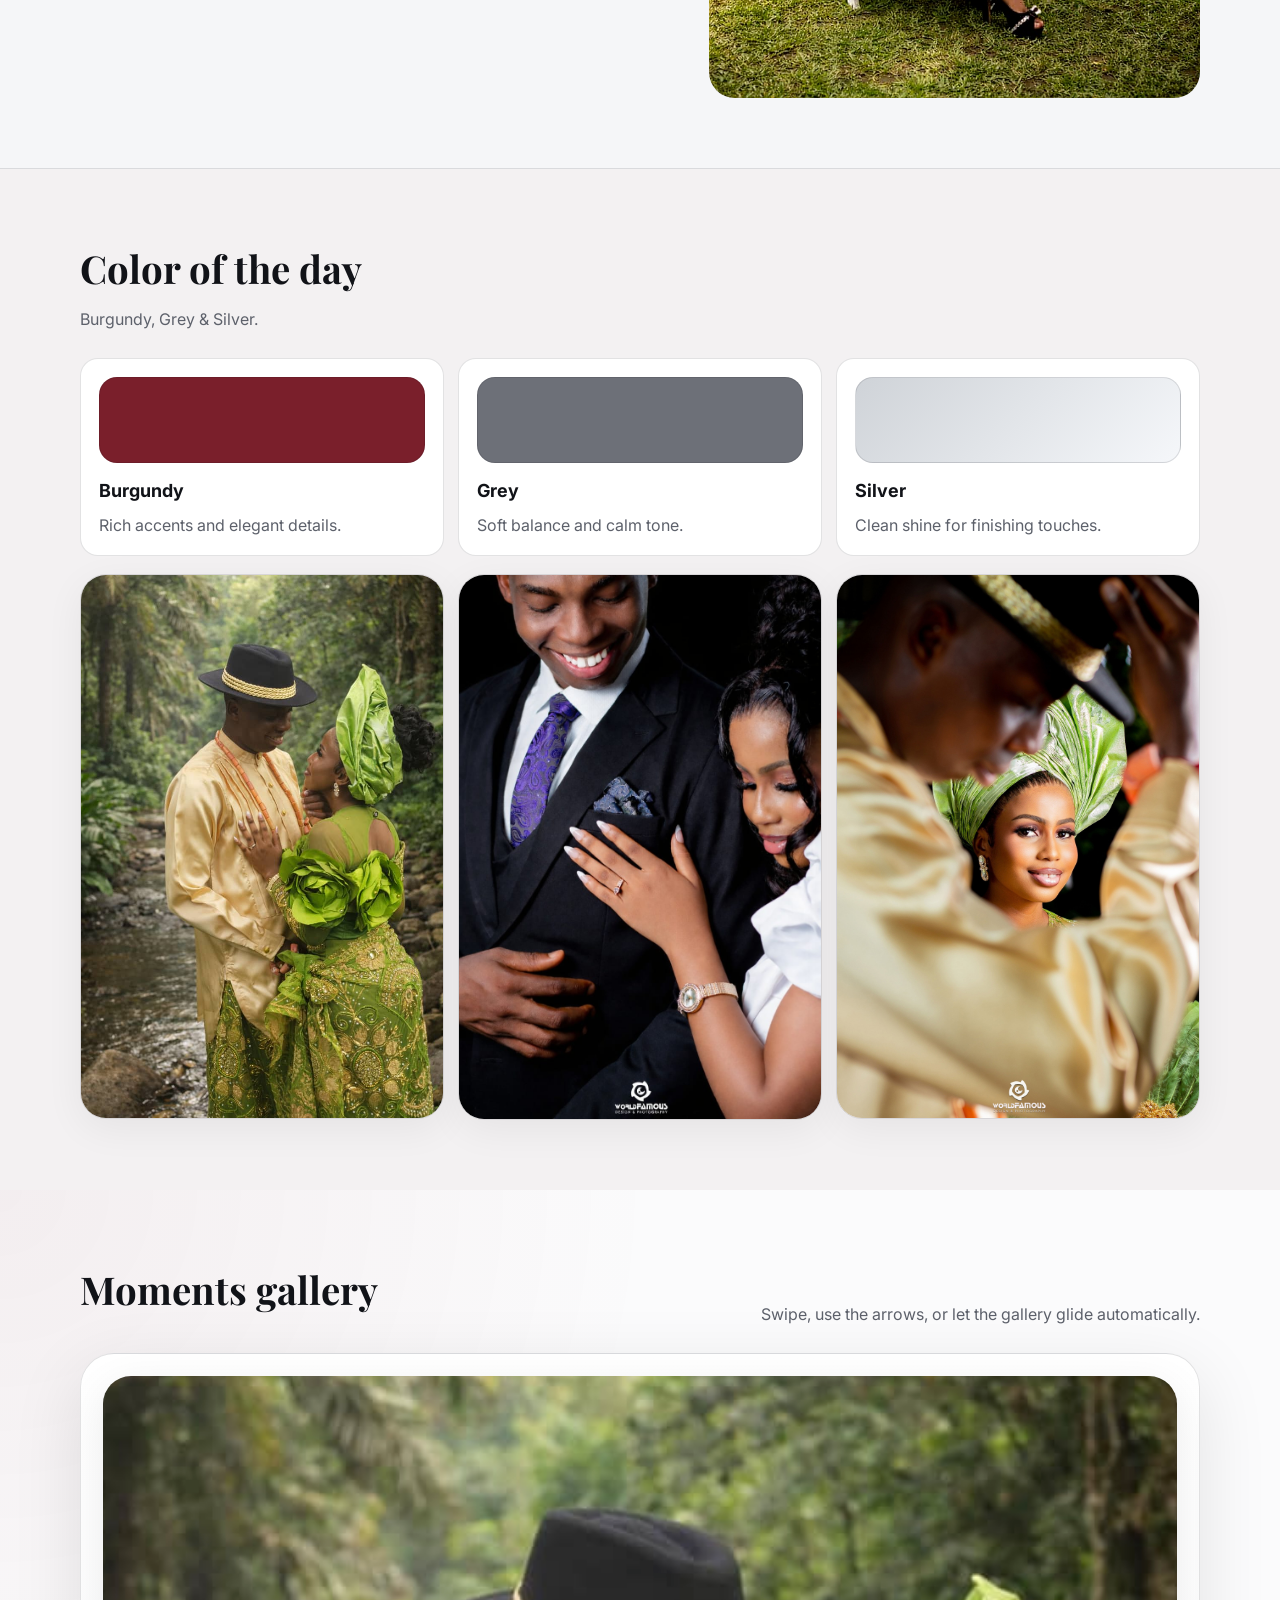
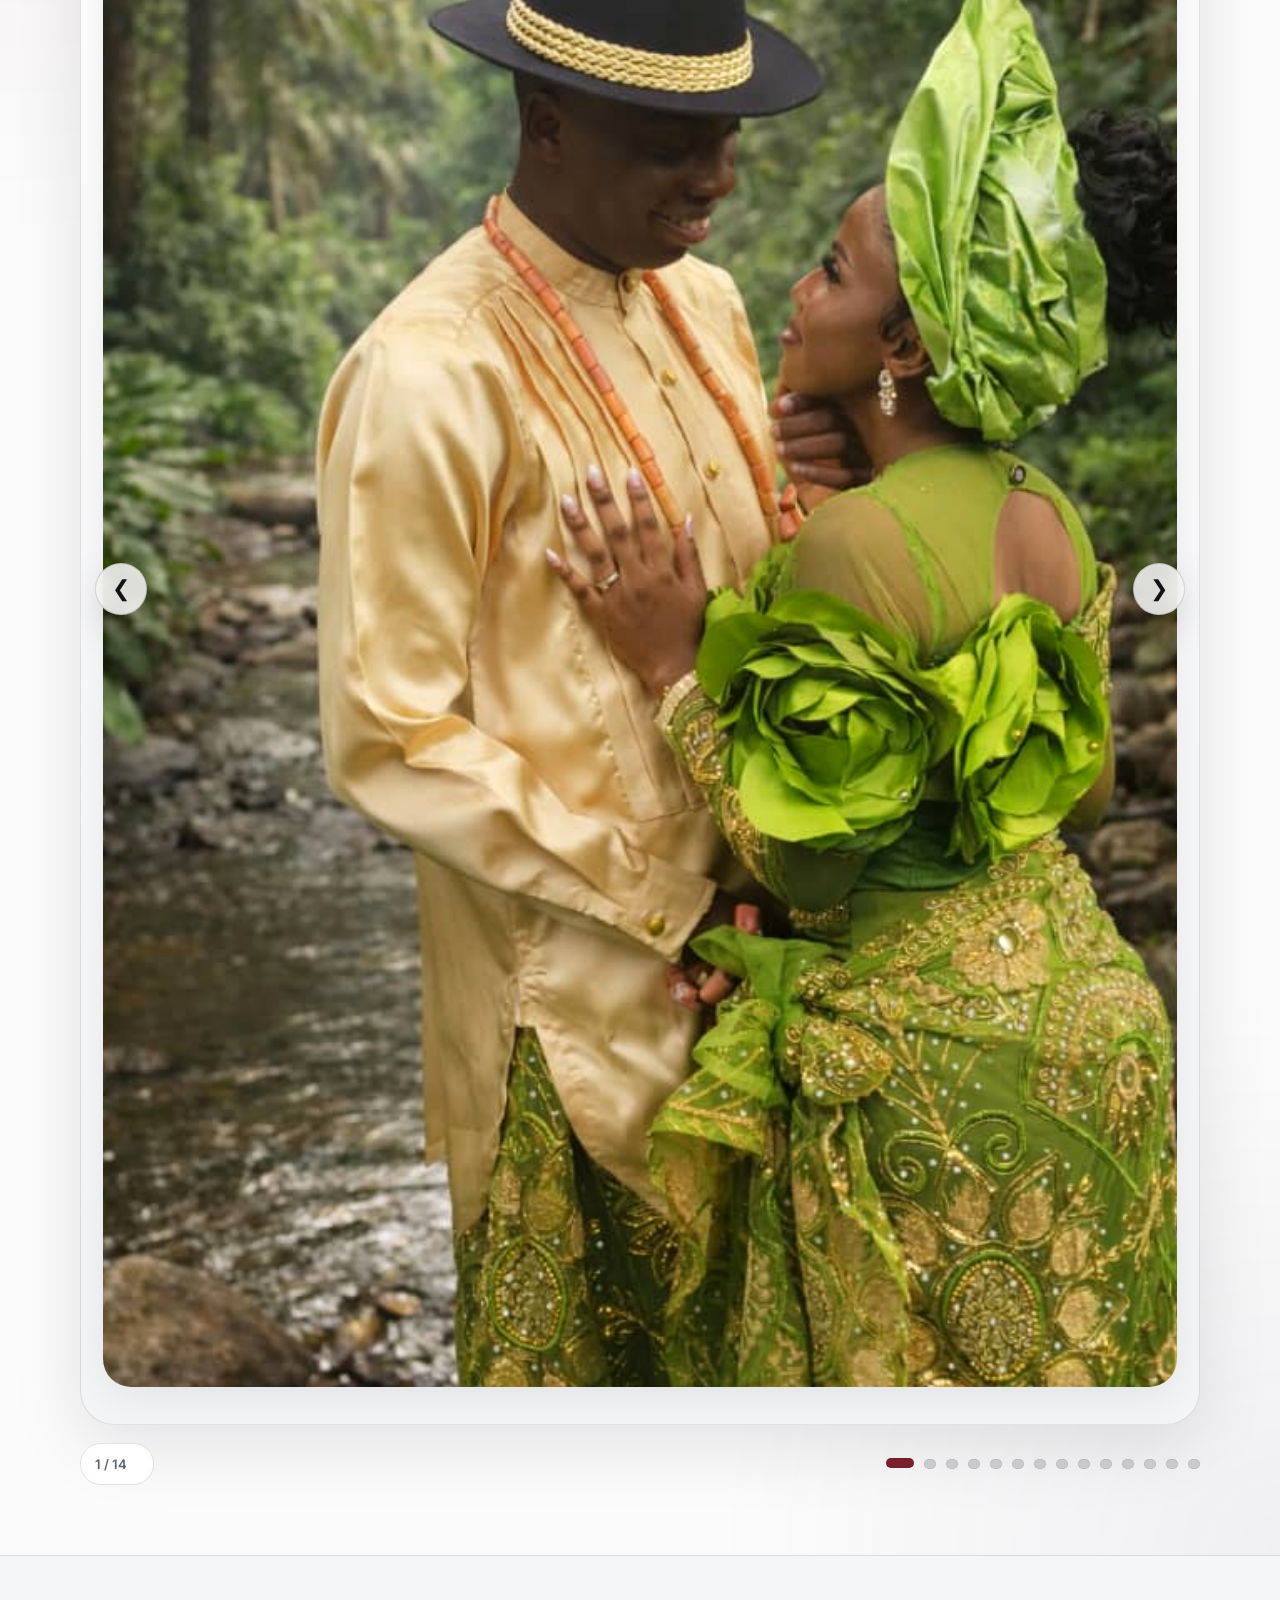
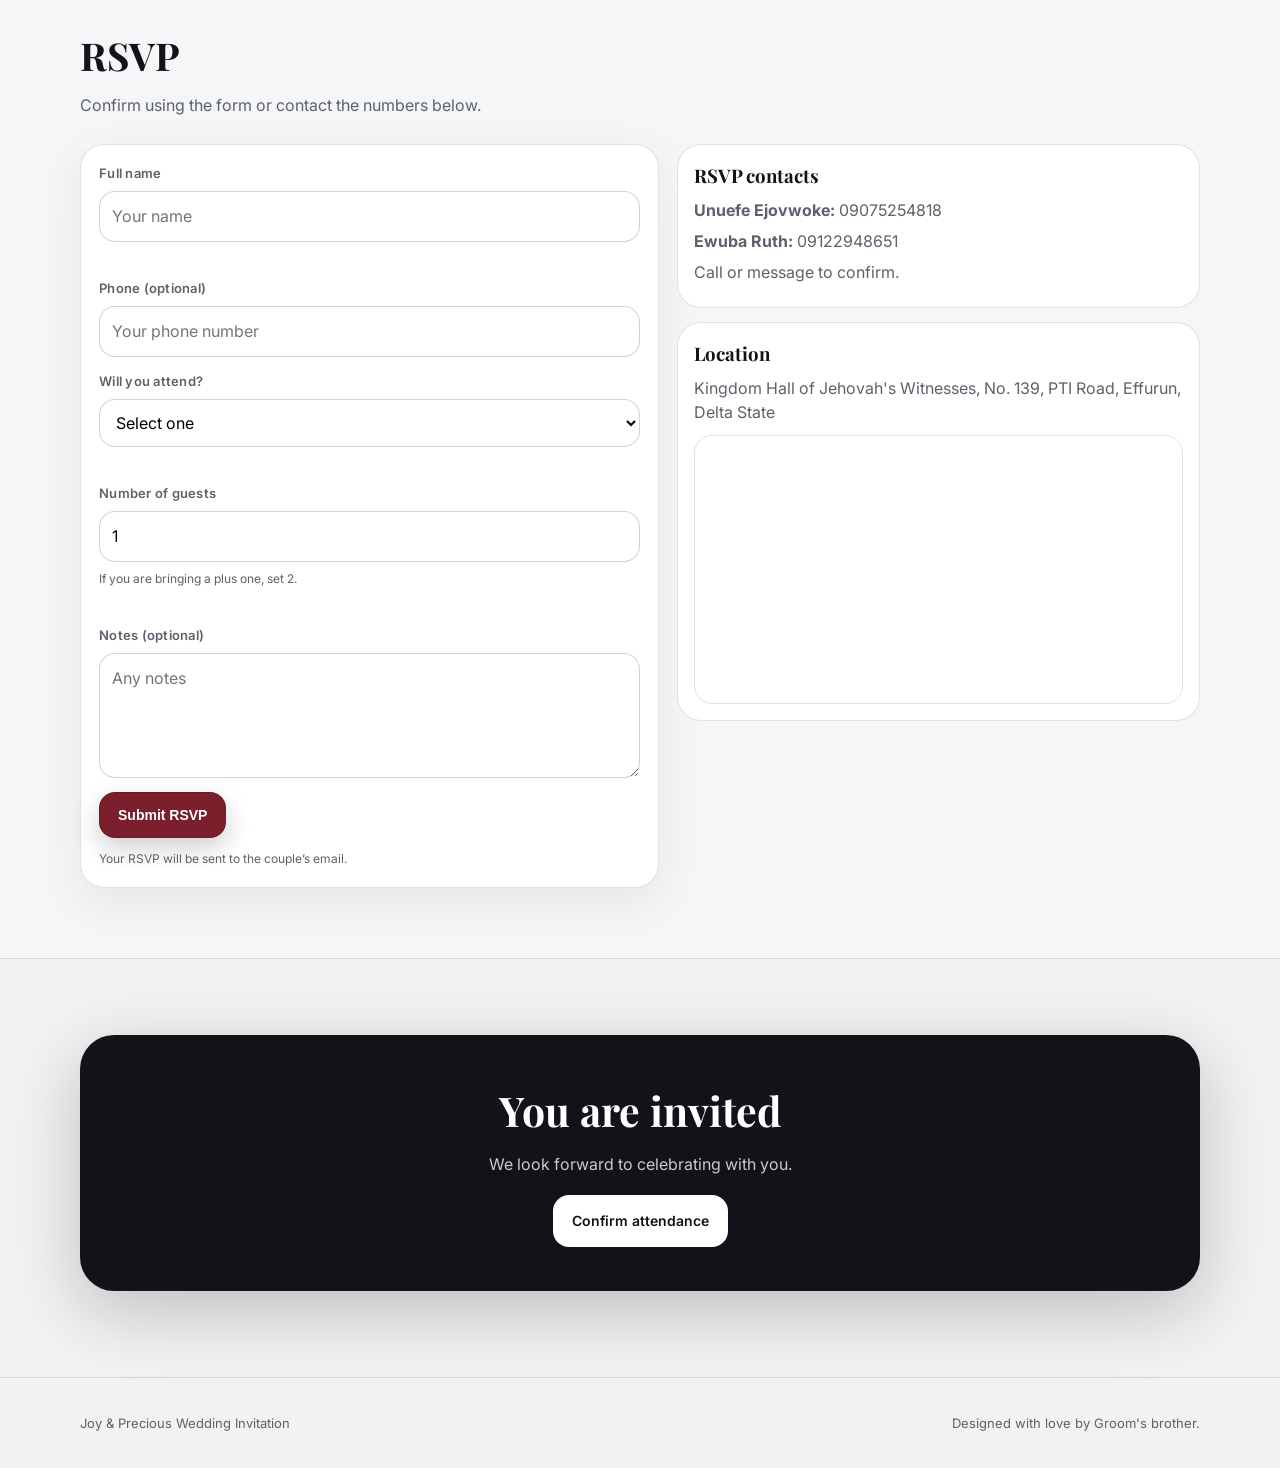
==== commit b90b6d48: "psuhed all files" ====
--- a/index.html
+++ b/index.html
@@ -20,6 +20,7 @@
         <a href="#timeline">Schedule</a>
         <a href="#details">Venue</a>
         <a href="#colors">Colors</a>
+        <a href="#gallery">Gallery</a>
         <a href="#rsvp">RSVP</a>
         <a class="btn btn--small" href="#rsvp">Confirm</a>
       </nav>
@@ -128,7 +129,7 @@
 
           <div class="split__media reveal delay-2" role="img" aria-label="Black couple wedding photo">
             <img
-              src="https://images.unsplash.com/photo-1765292783377-e2b769632228?w=600&auto=format&fit=crop&q=60&ixlib=rb-4.1.0&ixid=M3wxMjA3fDB8MHxzZWFyY2h8MTR8fHlvdW5nJTIwYmxhY2slMjBtYXJyaWVkJTIwY291cGxlc3xlbnwwfHwwfHx8MA%3D%3D"
+              src="assets/gallery/2.jpg"
               alt="Presh and Joy"
               loading="lazy"
             />
@@ -163,12 +164,40 @@
         </div>
 
         <div class="photoRow">
-          <img class="reveal" src="https://images.unsplash.com/photo-1700557700825-26368c2768b3?w=600&auto=format&fit=crop&q=60&ixlib=rb-4.1.0&ixid=M3wxMjA3fDB8MHxzZWFyY2h8MTJ8fHlvdW5nJTIwYmxhY2slMjBtYXJyaWVkJTIwY291cGxlc3xlbnwwfHwwfHx8MA%3D%3D" alt="Black woman in elegant outfit" loading="lazy" />
-          <img class="reveal delay-1" src="https://images.unsplash.com/photo-1765292783742-d056b0794ad3?w=600&auto=format&fit=crop&q=60&ixlib=rb-4.1.0&ixid=M3wxMjA3fDB8MHxzZWFyY2h8Mzh8fHlvdW5nJTIwYmxhY2slMjBtYXJyaWVkJTIwY291cGxlc3xlbnwwfHwwfHx8MA%3D%3D" alt="Black man in suit" loading="lazy" />
-          <img class="reveal delay-2" src="https://images.unsplash.com/photo-1643047888359-74a5033f96b0?w=600&auto=format&fit=crop&q=60&ixlib=rb-4.1.0&ixid=M3wxMjA3fDB8MHxwaG90by1yZWxhdGVkfDd8fHxlbnwwfHx8fHw%3D" alt="Black couple walking together" loading="lazy" />
-        </div>
-      </div>
-    </section>
+          <img class="reveal" src="assets/gallery/1.jpg" alt="Black woman in elegant outfit" loading="lazy" />
+          <img class="reveal delay-1" src="assets/gallery/3.jpg" alt="Black man in suit" loading="lazy" />
+          <img class="reveal delay-2" src="assets/gallery/4.jpg" alt="Black couple walking together" loading="lazy" />
+        </div>
+      </div>
+    </section>
+
+
+    
+    <section id="gallery" class="section section--gallery">
+      <div class="container">
+        <div class="section__head gallery__head">
+          <h2 class="reveal">Moments gallery</h2>
+          <p class="subhead reveal delay-1">Swipe, use the arrows, or let the gallery glide automatically.</p>
+        </div>
+
+        <div class="gallerySlider reveal delay-2" id="gallerySlider" aria-label="Wedding gallery carousel">
+          <button class="gallerySlider__btn gallerySlider__btn--prev" type="button" aria-label="Previous image">&#10094;</button>
+
+          <div class="gallerySlider__viewport">
+            <div class="gallerySlider__track" id="galleryTrack"></div>
+          </div>
+
+          <button class="gallerySlider__btn gallerySlider__btn--next" type="button" aria-label="Next image">&#10095;</button>
+        </div>
+
+        <div class="galleryMeta reveal delay-3">
+          <div class="galleryCounter" id="galleryCounter">1 / 1</div>
+          <div class="galleryDots" id="galleryDots" aria-label="Gallery navigation"></div>
+        </div>
+
+      </div>
+    </section>
+
 
     <section id="rsvp" class="section section--alt">
       <div class="container">
@@ -181,7 +210,7 @@
           <form
             class="form reveal"
             id="rsvpForm"
-            action="https://formsubmit.co/vuwill7114@gmail.com"
+            action="https://formsubmit.co/unuefeprecious47@gmail.com"
             method="POST"
           >
             <!-- FormSubmit settings -->
--- a/styles.css
+++ b/styles.css
@@ -548,3 +548,163 @@
 @media (max-width: 520px){
   .musicfab{ right: 14px; bottom: 14px; }
 }
+
+
+
+.section--gallery{
+  background:
+    radial-gradient(circle at top left, rgba(122,31,43,.06), transparent 28%),
+    radial-gradient(circle at bottom right, rgba(109,112,120,.08), transparent 24%),
+    #fbfbfc;
+  overflow: hidden;
+}
+
+.gallery__head{
+  display:flex;
+  align-items:flex-end;
+  justify-content:space-between;
+  gap: 18px;
+  flex-wrap: wrap;
+}
+
+.gallerySlider{
+  position: relative;
+  overflow: hidden;
+  border-radius: 34px;
+  border:1px solid var(--line);
+  background: linear-gradient(180deg, #ffffff, #f4f5f7);
+  box-shadow: 0 20px 70px rgba(11,13,18,.10);
+}
+
+.gallerySlider__viewport{
+  overflow: hidden;
+  border-radius: inherit;
+}
+
+.gallerySlider__track{
+  display: flex;
+  align-items: stretch;
+  will-change: transform;
+}
+
+.gallerySlide{
+  flex: 0 0 100%;
+  min-width: 100%;
+  padding: 22px;
+  transition: opacity .5s ease;
+}
+
+.gallerySlide__inner{
+  position: relative;
+  overflow: hidden;
+  border-radius: 28px;
+  background: #eceef2;
+  min-height: 520px;
+  box-shadow: inset 0 1px 0 rgba(255,255,255,.6), 0 10px 40px rgba(11,13,18,.08);
+}
+
+.gallerySlide img{
+  width: 100%;
+  height: 100%;
+  min-height: 520px;
+  object-fit: cover;
+  transform: scale(1.04);
+  transition: transform 5.2s ease, filter .8s ease, opacity .8s ease;
+  filter: saturate(.96) contrast(1.02);
+}
+
+.gallerySlide.is-active img{
+  transform: scale(1.12);
+  filter: saturate(1.03) contrast(1.04);
+}
+
+.gallerySlide.is-prev img,
+.gallerySlide.is-next img{
+  transform: scale(1.02);
+}
+
+.gallerySlide--empty .gallerySlide__inner{
+  display:grid;
+  place-items:center;
+  min-height: 320px;
+  color: var(--muted);
+  font-weight: 600;
+}
+
+.gallerySlider__btn{
+  position: absolute;
+  top: 50%;
+  z-index: 3;
+  transform: translateY(-50%);
+  width: 52px;
+  height: 52px;
+  border-radius: 999px;
+  border: 1px solid rgba(17,19,24,.14);
+  background: rgba(255,255,255,.82);
+  color: var(--text);
+  box-shadow: 0 14px 40px rgba(17,19,24,.12);
+  backdrop-filter: blur(10px);
+  cursor: pointer;
+  font-size: 22px;
+}
+.gallerySlider__btn:hover{ filter: brightness(.98); }
+.gallerySlider__btn--prev{ left: 14px; }
+.gallerySlider__btn--next{ right: 14px; }
+
+.galleryMeta{
+  display:flex;
+  align-items:center;
+  justify-content:space-between;
+  gap: 18px;
+  margin-top: 18px;
+  flex-wrap: wrap;
+}
+
+.galleryCounter{
+  min-width: 74px;
+  padding: 10px 14px;
+  border-radius: 999px;
+  border:1px solid var(--line);
+  background: var(--panel);
+  color: var(--muted);
+  font-weight: 600;
+  font-size: 13px;
+}
+
+.galleryDots{
+  display:flex;
+  align-items:center;
+  gap: 10px;
+  flex-wrap: wrap;
+}
+
+.galleryDots button{
+  width: 10px;
+  height: 10px;
+  border-radius: 999px;
+  border: 0;
+  background: rgba(17,19,24,.16);
+  box-shadow: inset 0 0 0 1px rgba(17,19,24,.08);
+  transition: transform .18s ease, background .18s ease, width .18s ease;
+  cursor: pointer;
+}
+.galleryDots button.is-active{
+  width: 28px;
+  background: var(--accent);
+  transform: translateY(-1px);
+}
+
+.galleryNote{
+  margin: 14px 0 0;
+  color: var(--muted);
+}
+
+@media (max-width: 940px){
+  .gallerySlide{ padding: 12px; }
+  .gallerySlide__inner,
+  .gallerySlide img{ min-height: 360px; }
+  .gallerySlider__btn{ width:44px; height:44px; }
+  .gallerySlider__btn--prev{ left: 8px; }
+  .gallerySlider__btn--next{ right: 8px; }
+}
+
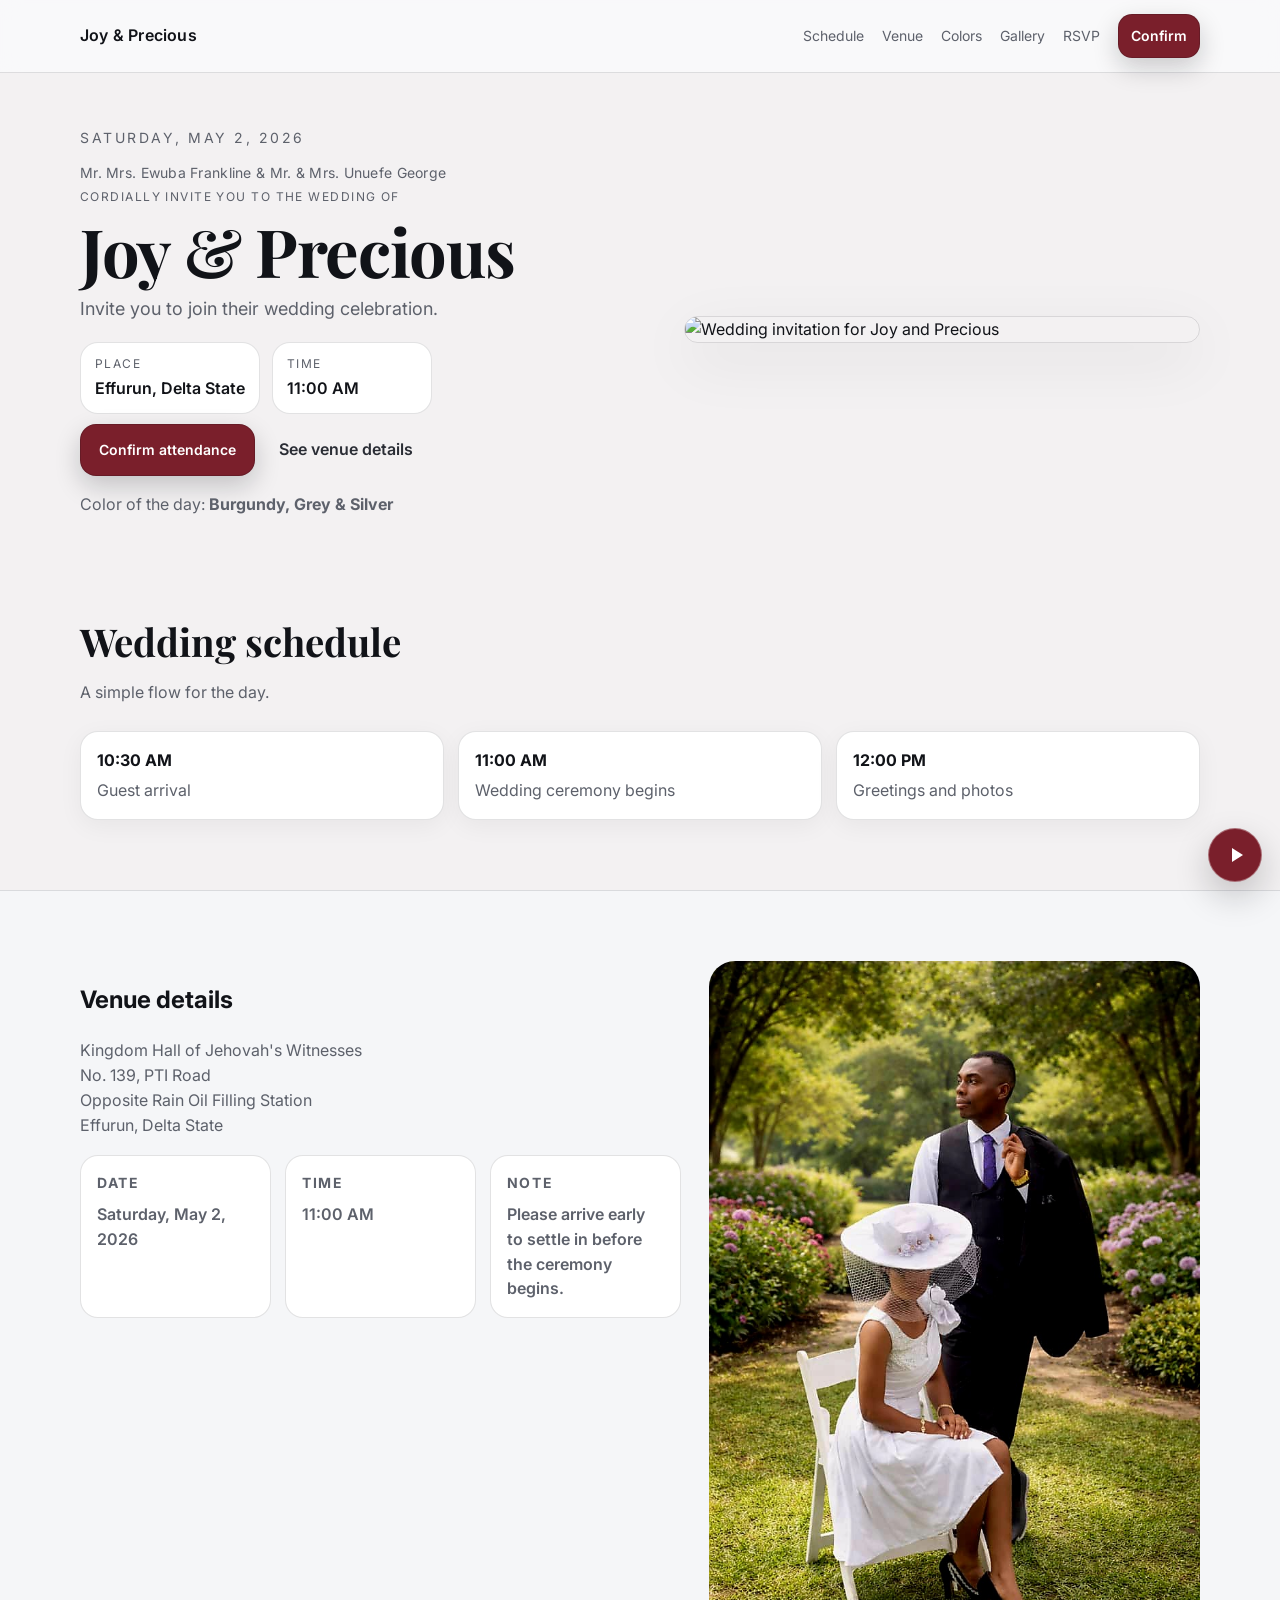
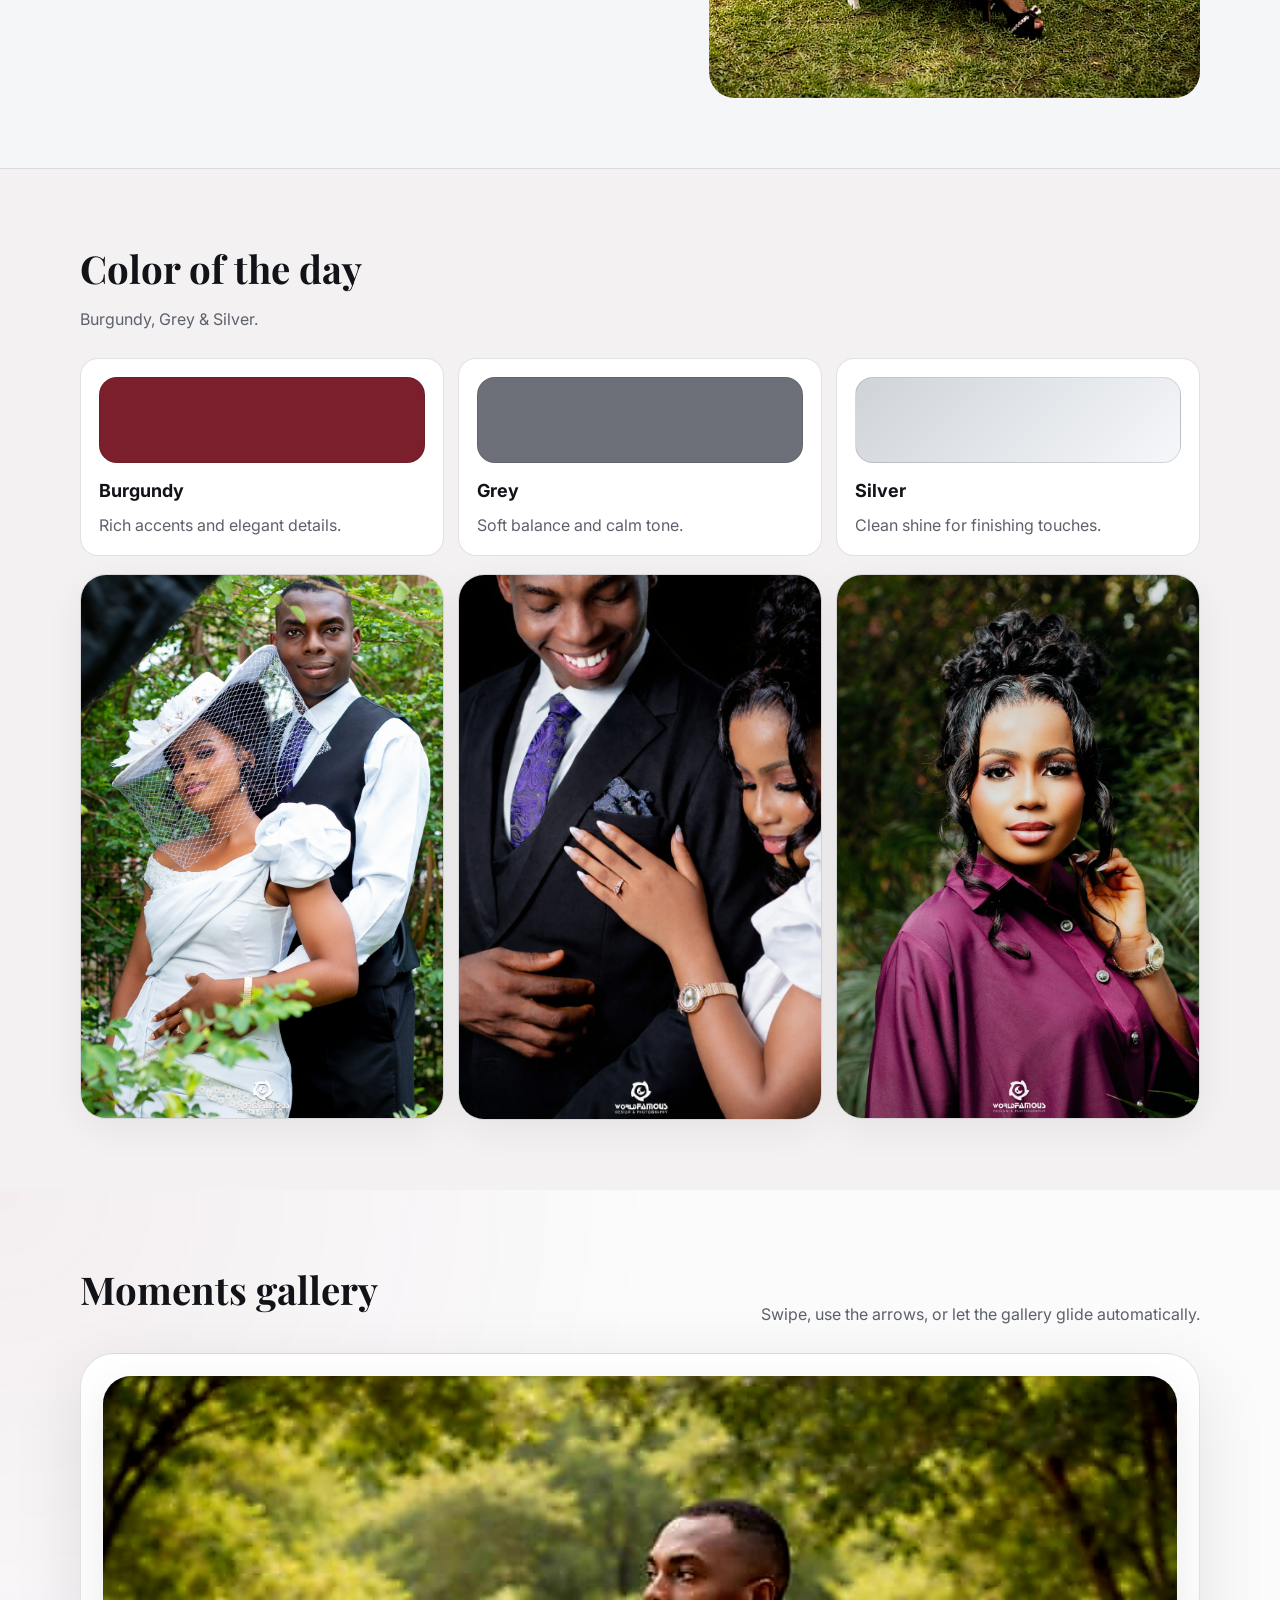
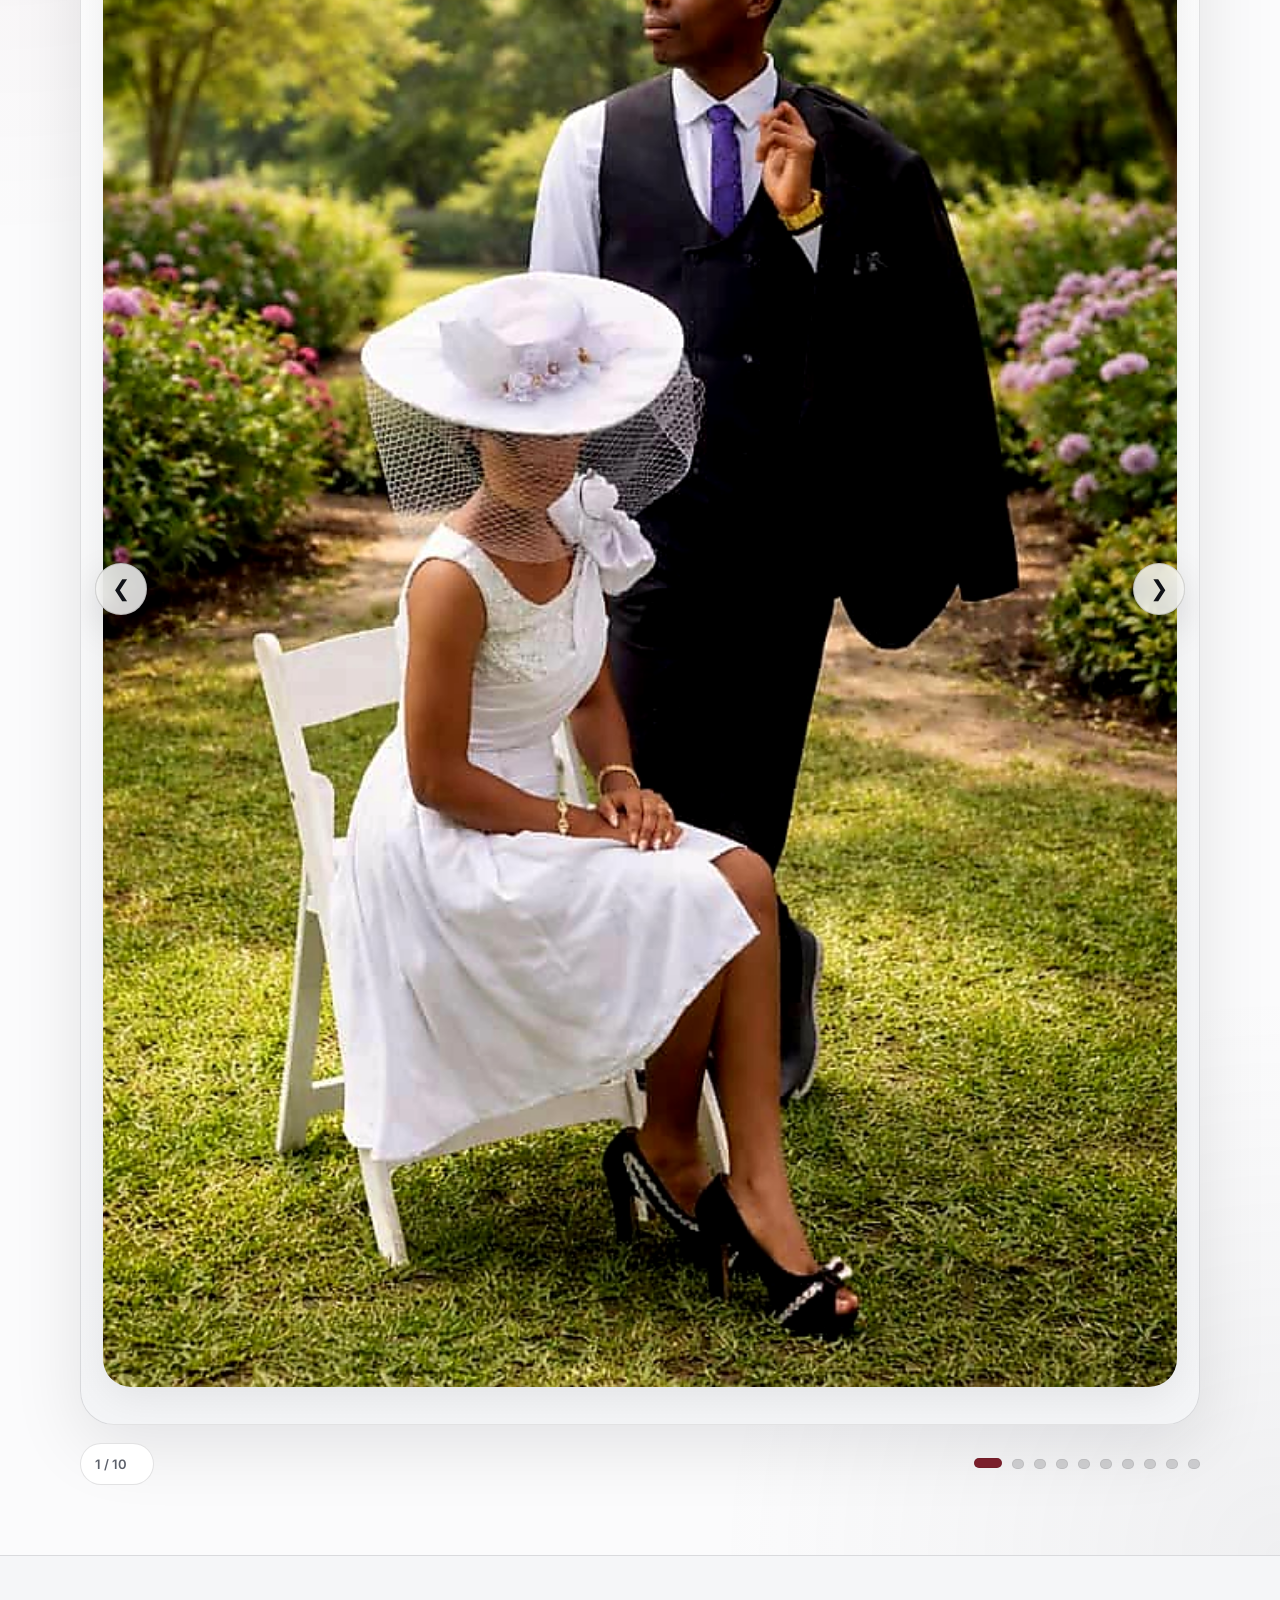
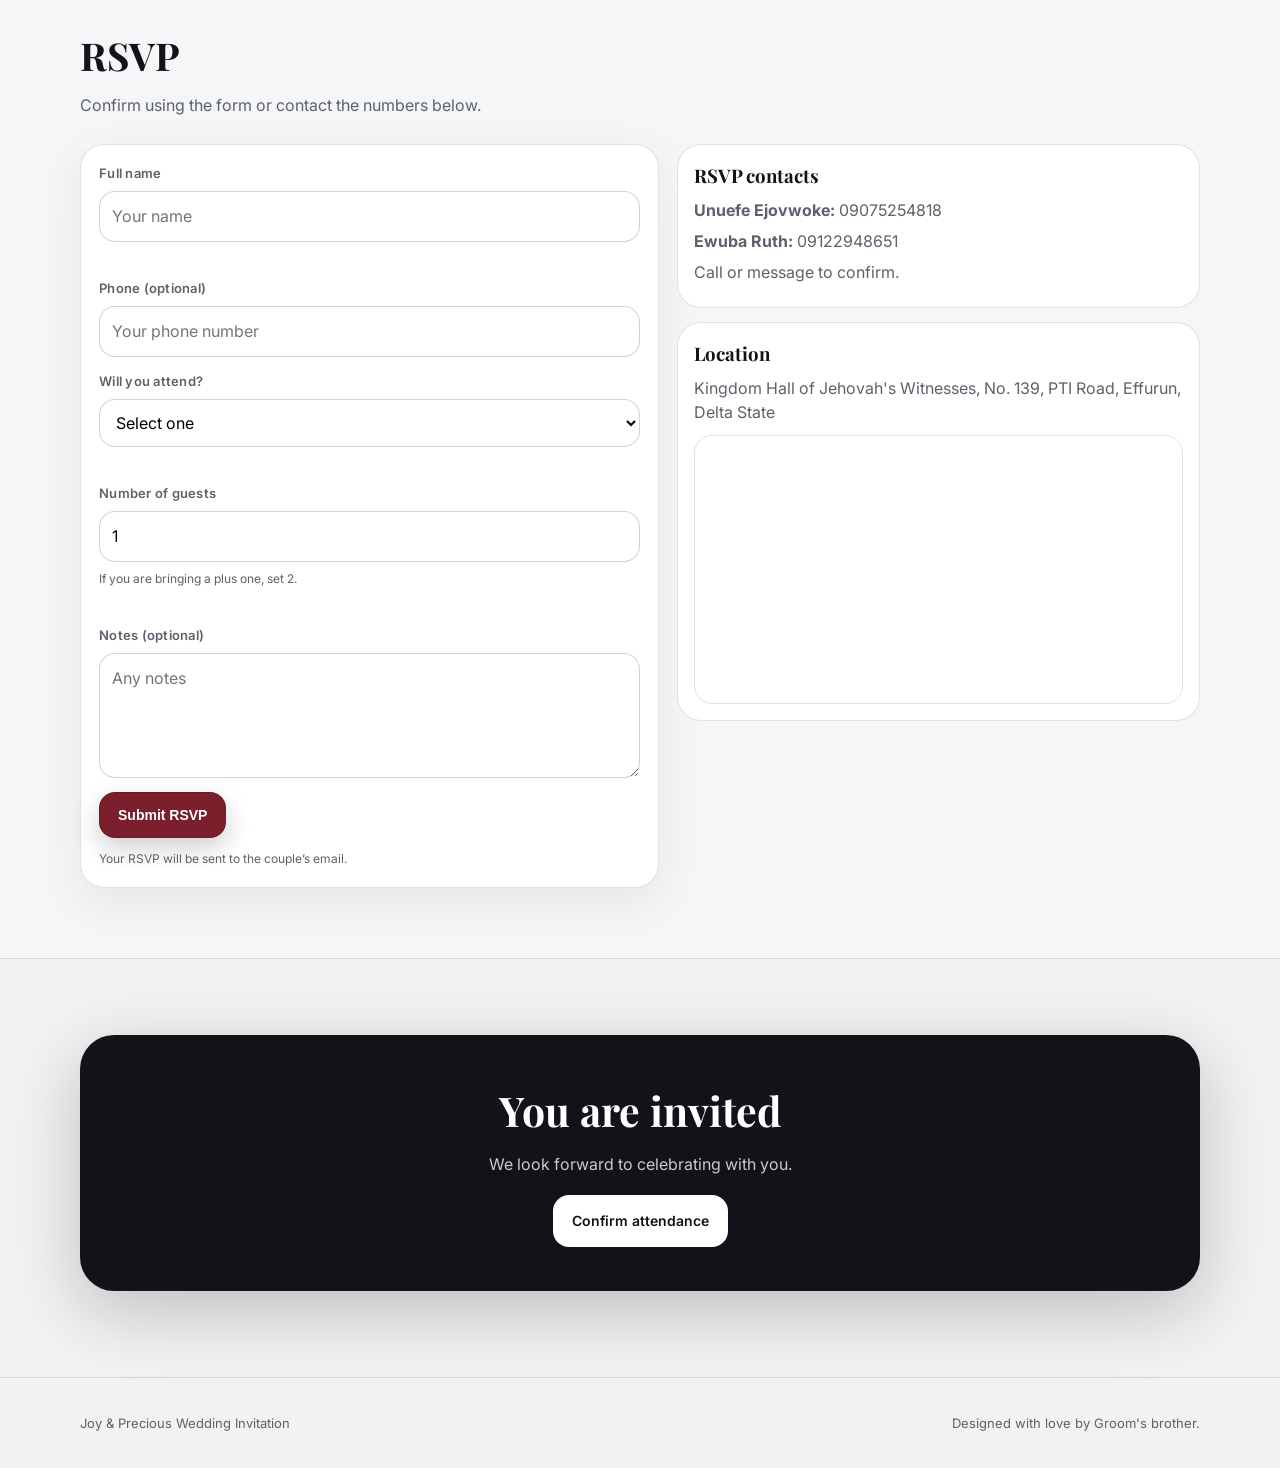
==== commit c803b0d5: "reduced images" ====
--- a/index.html
+++ b/index.html
@@ -164,9 +164,9 @@
         </div>
 
         <div class="photoRow">
-          <img class="reveal" src="assets/gallery/1.jpg" alt="Black woman in elegant outfit" loading="lazy" />
+          <img class="reveal" src="assets/gallery/7.jpg" alt="Black woman in elegant outfit" loading="lazy" />
           <img class="reveal delay-1" src="assets/gallery/3.jpg" alt="Black man in suit" loading="lazy" />
-          <img class="reveal delay-2" src="assets/gallery/4.jpg" alt="Black couple walking together" loading="lazy" />
+          <img class="reveal delay-2" src="assets/gallery/8.jpg" alt="Black couple walking together" loading="lazy" />
         </div>
       </div>
     </section>
